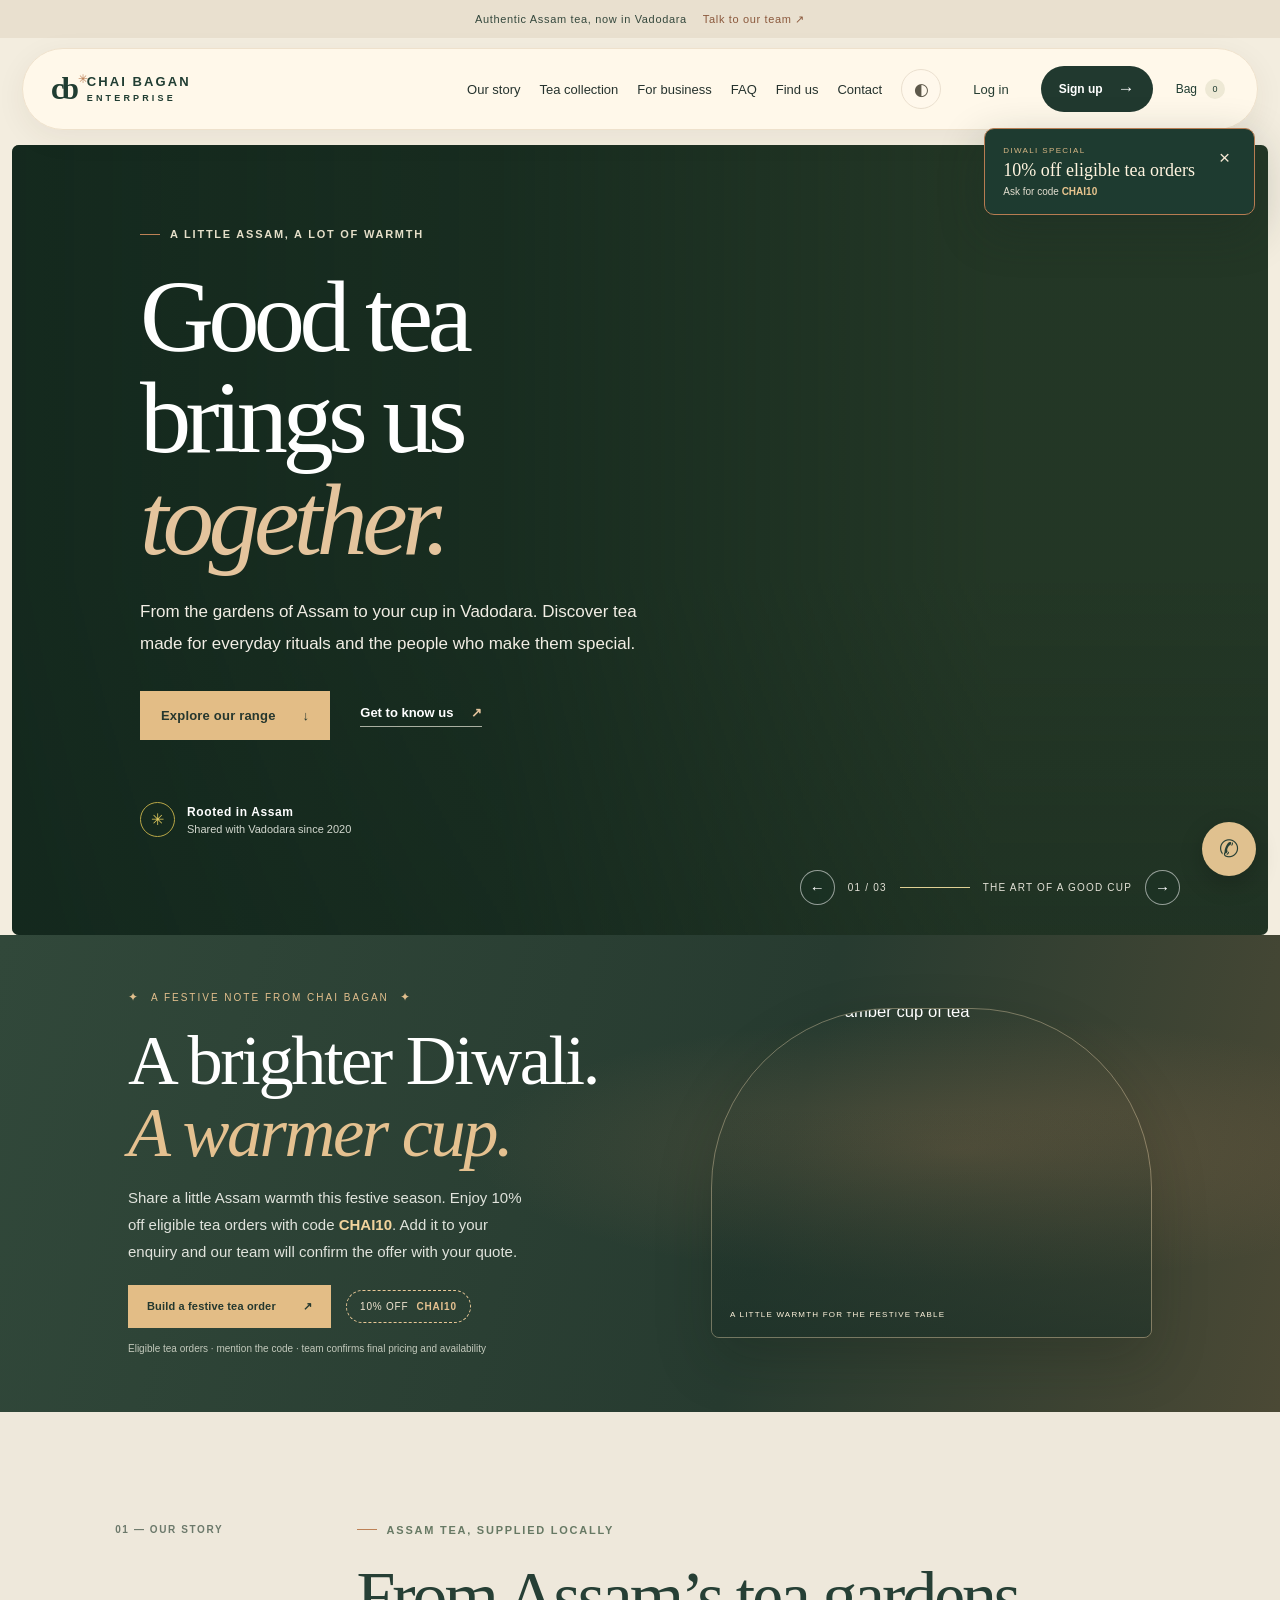
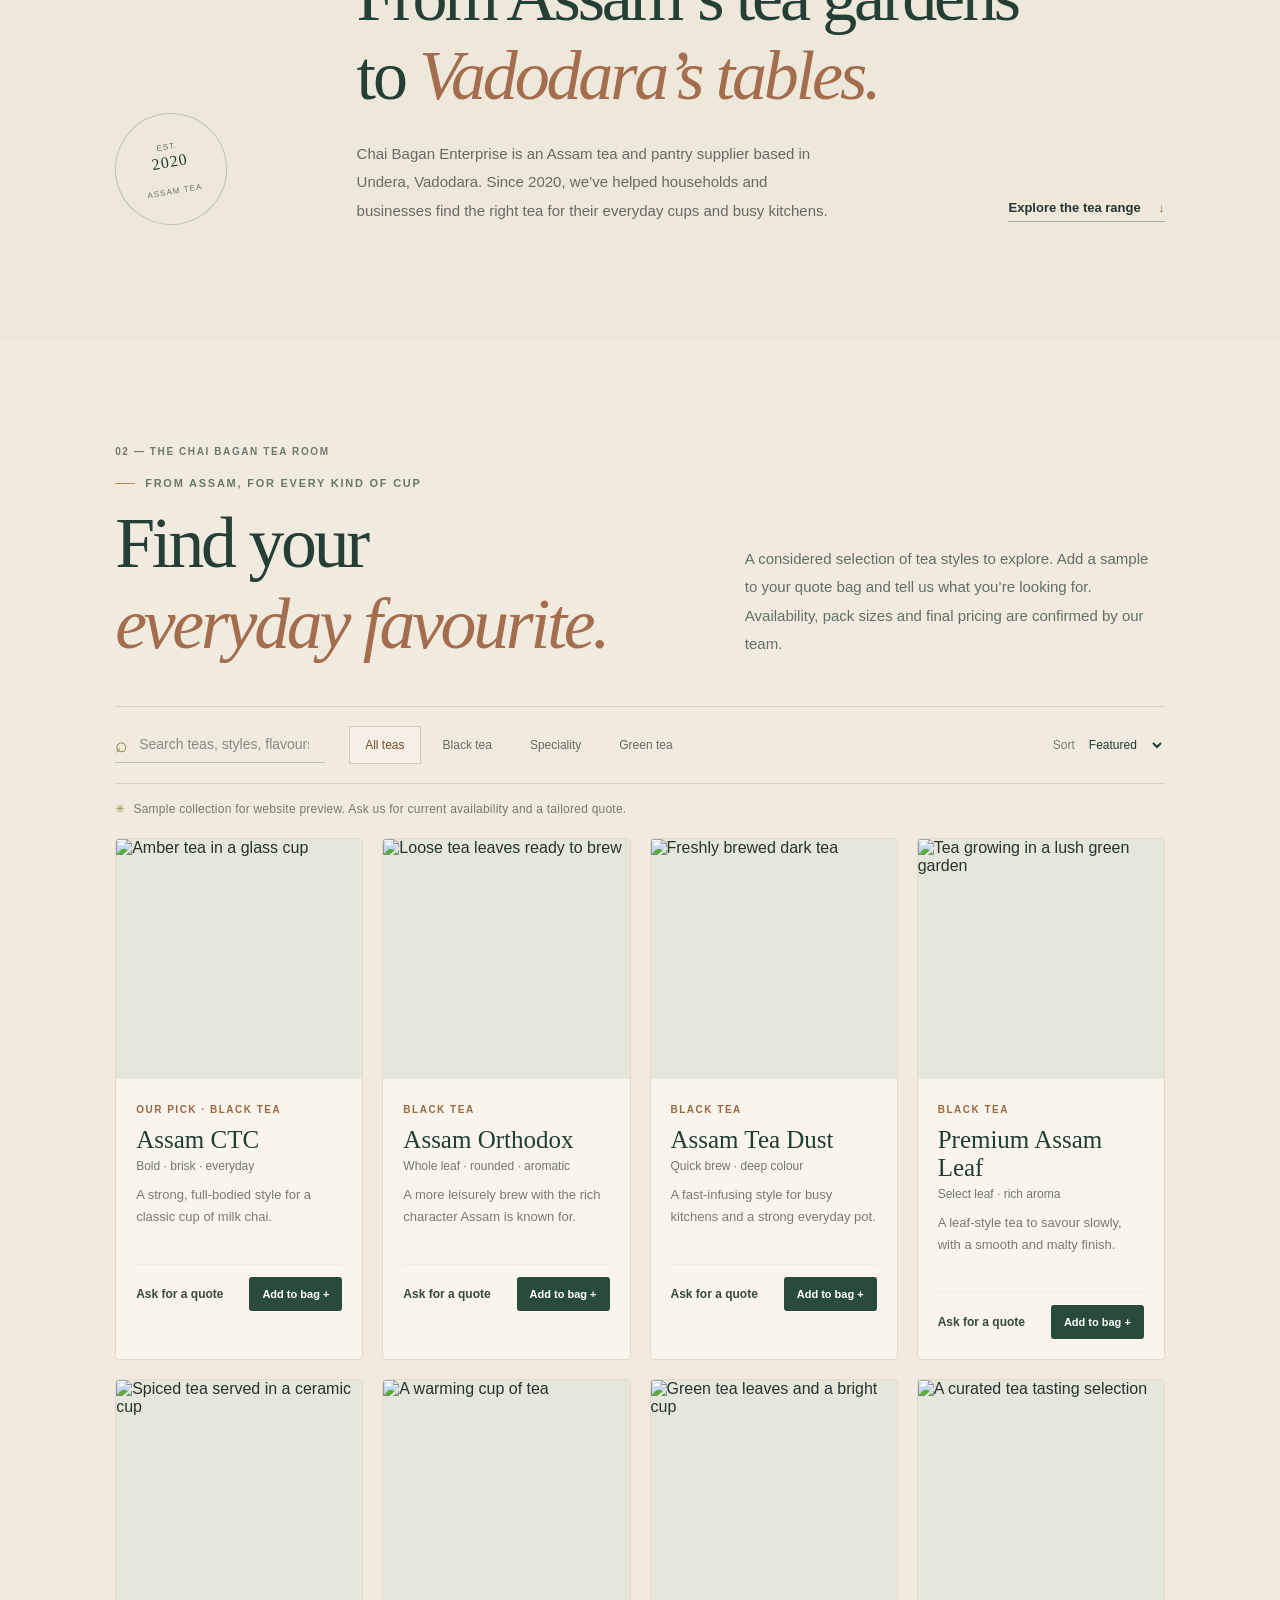
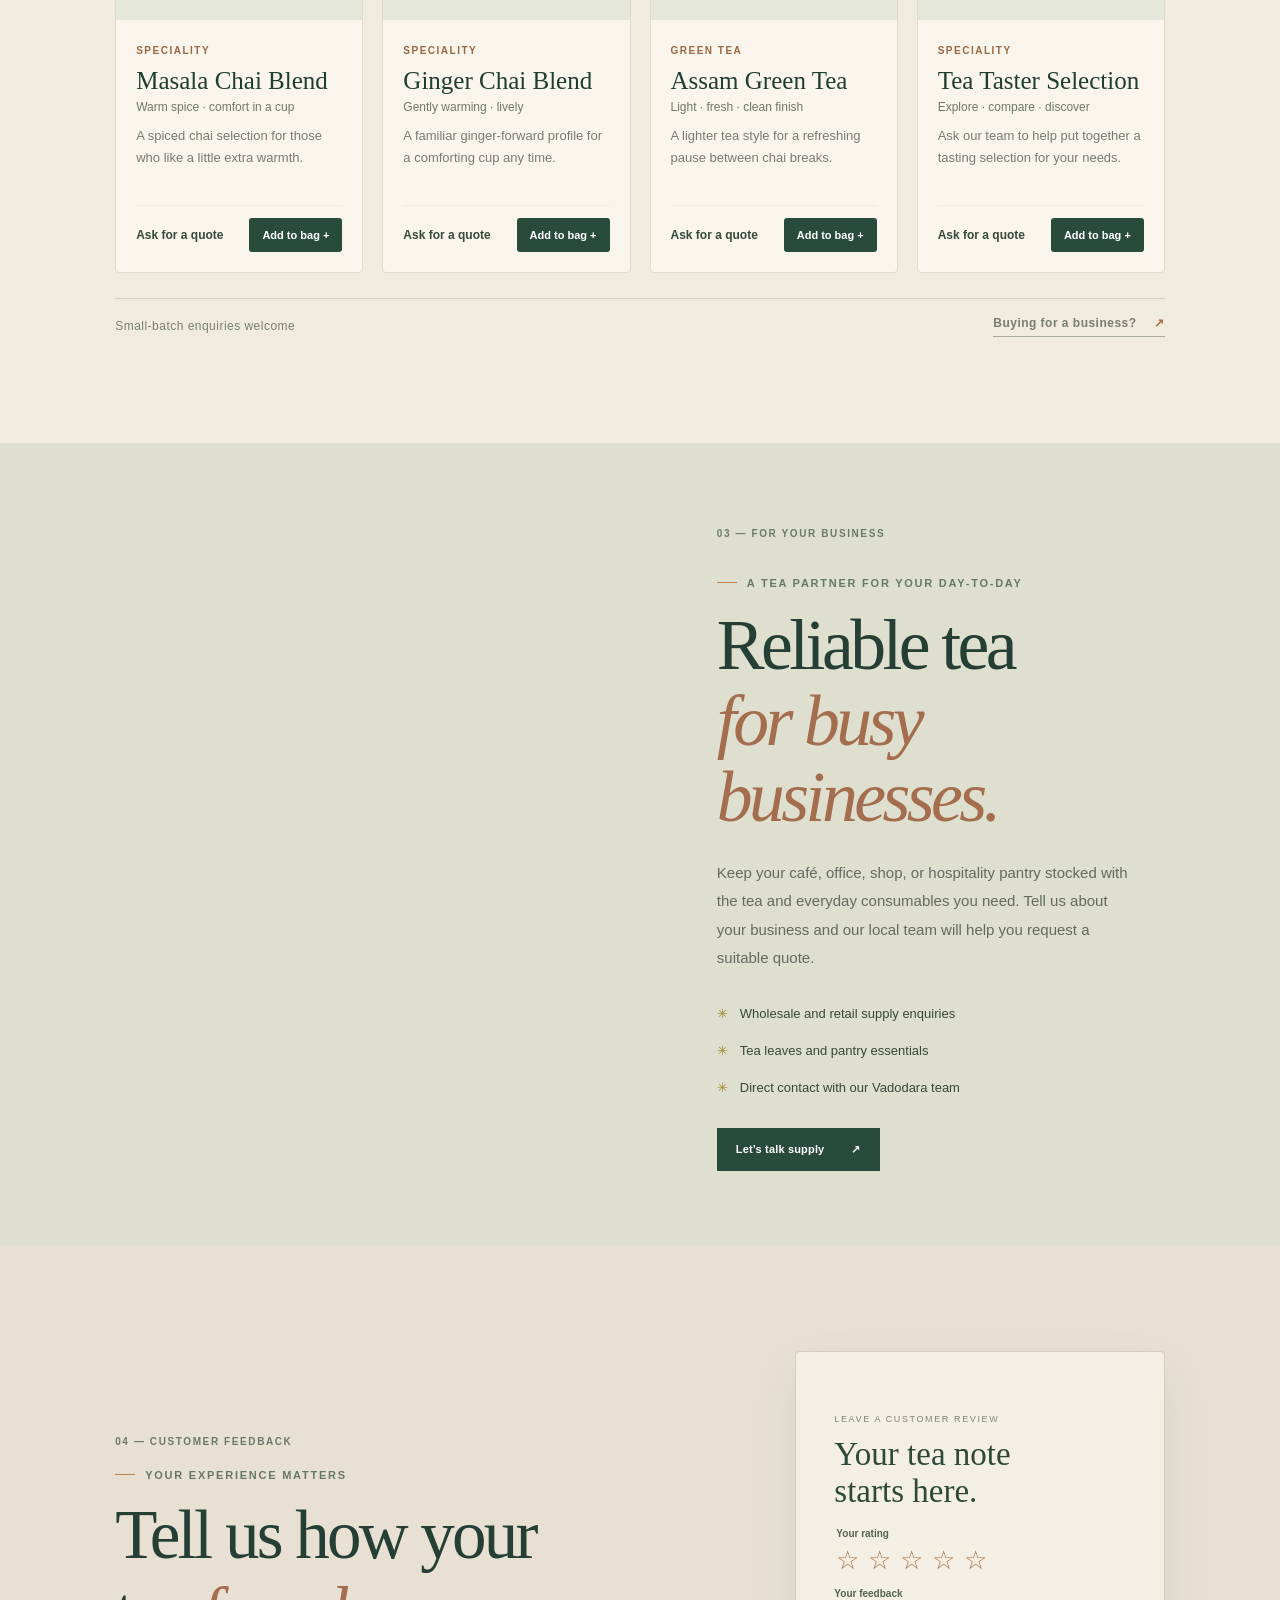
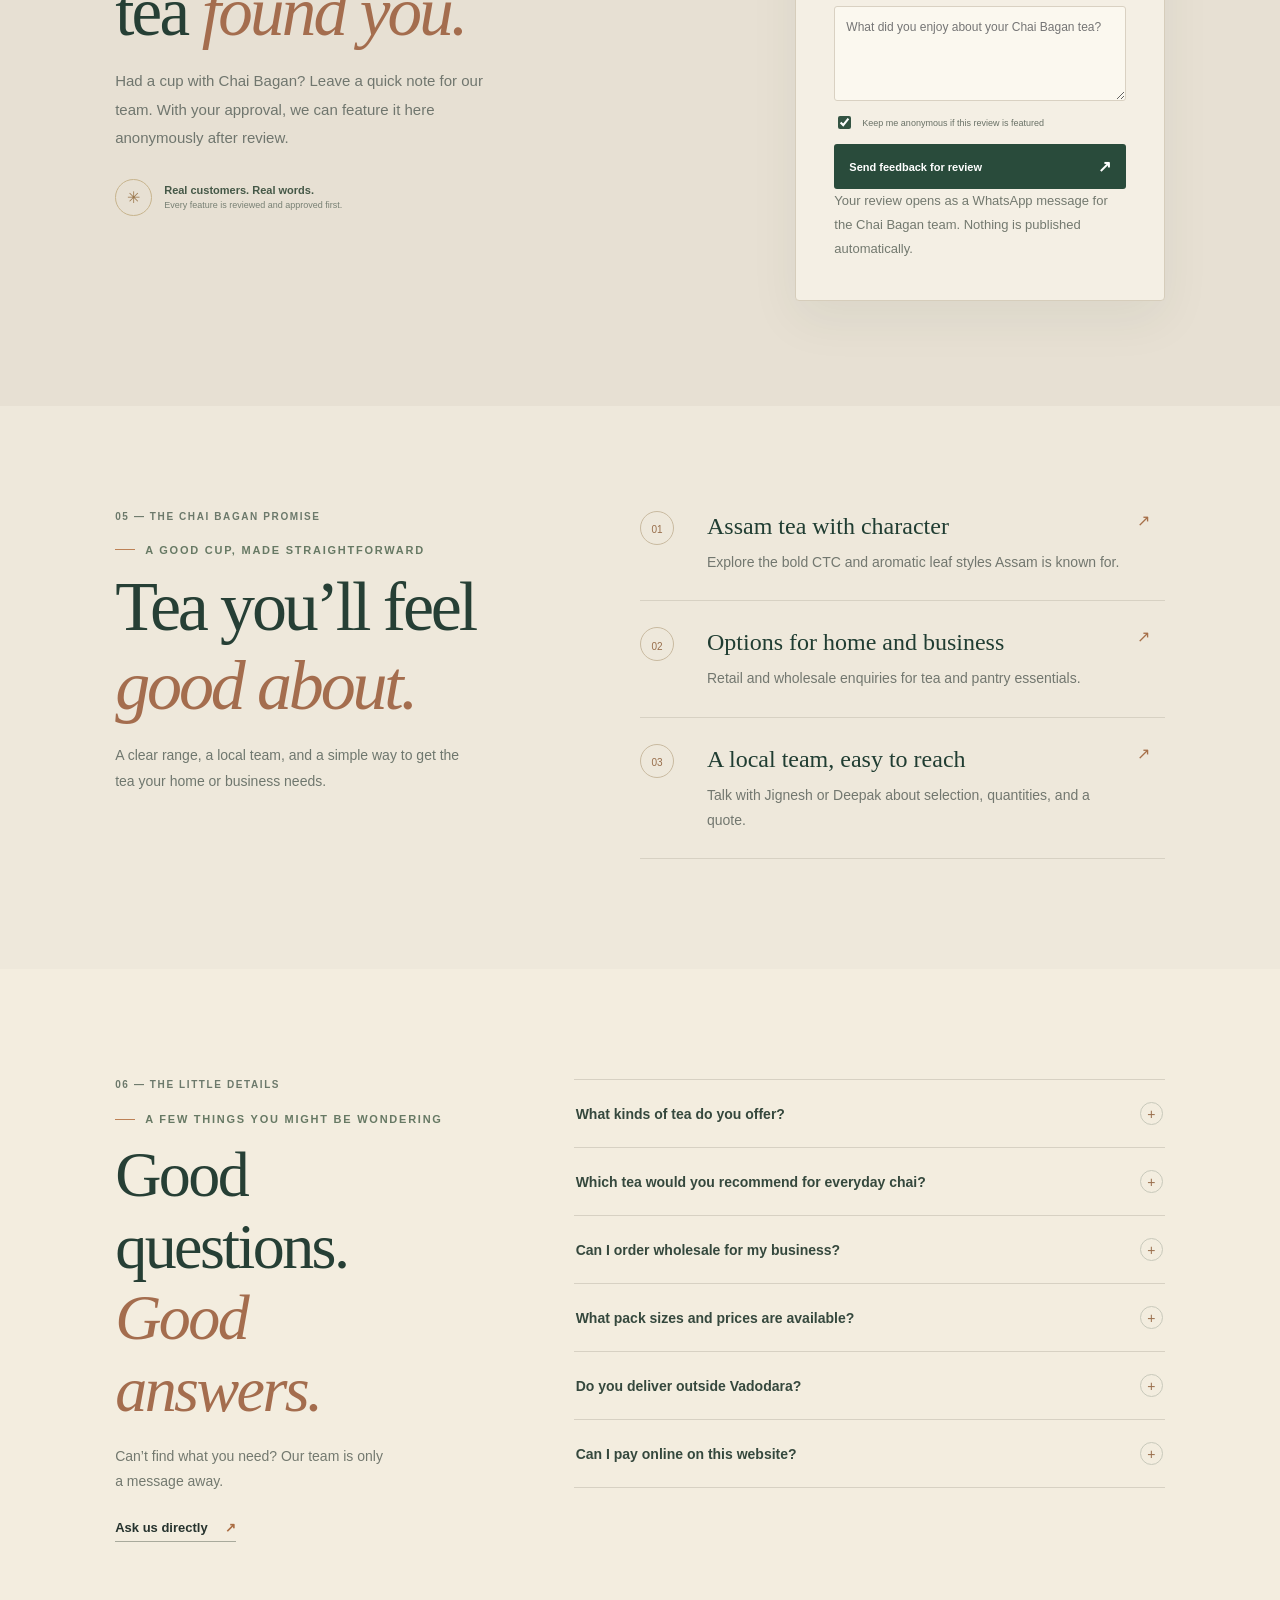
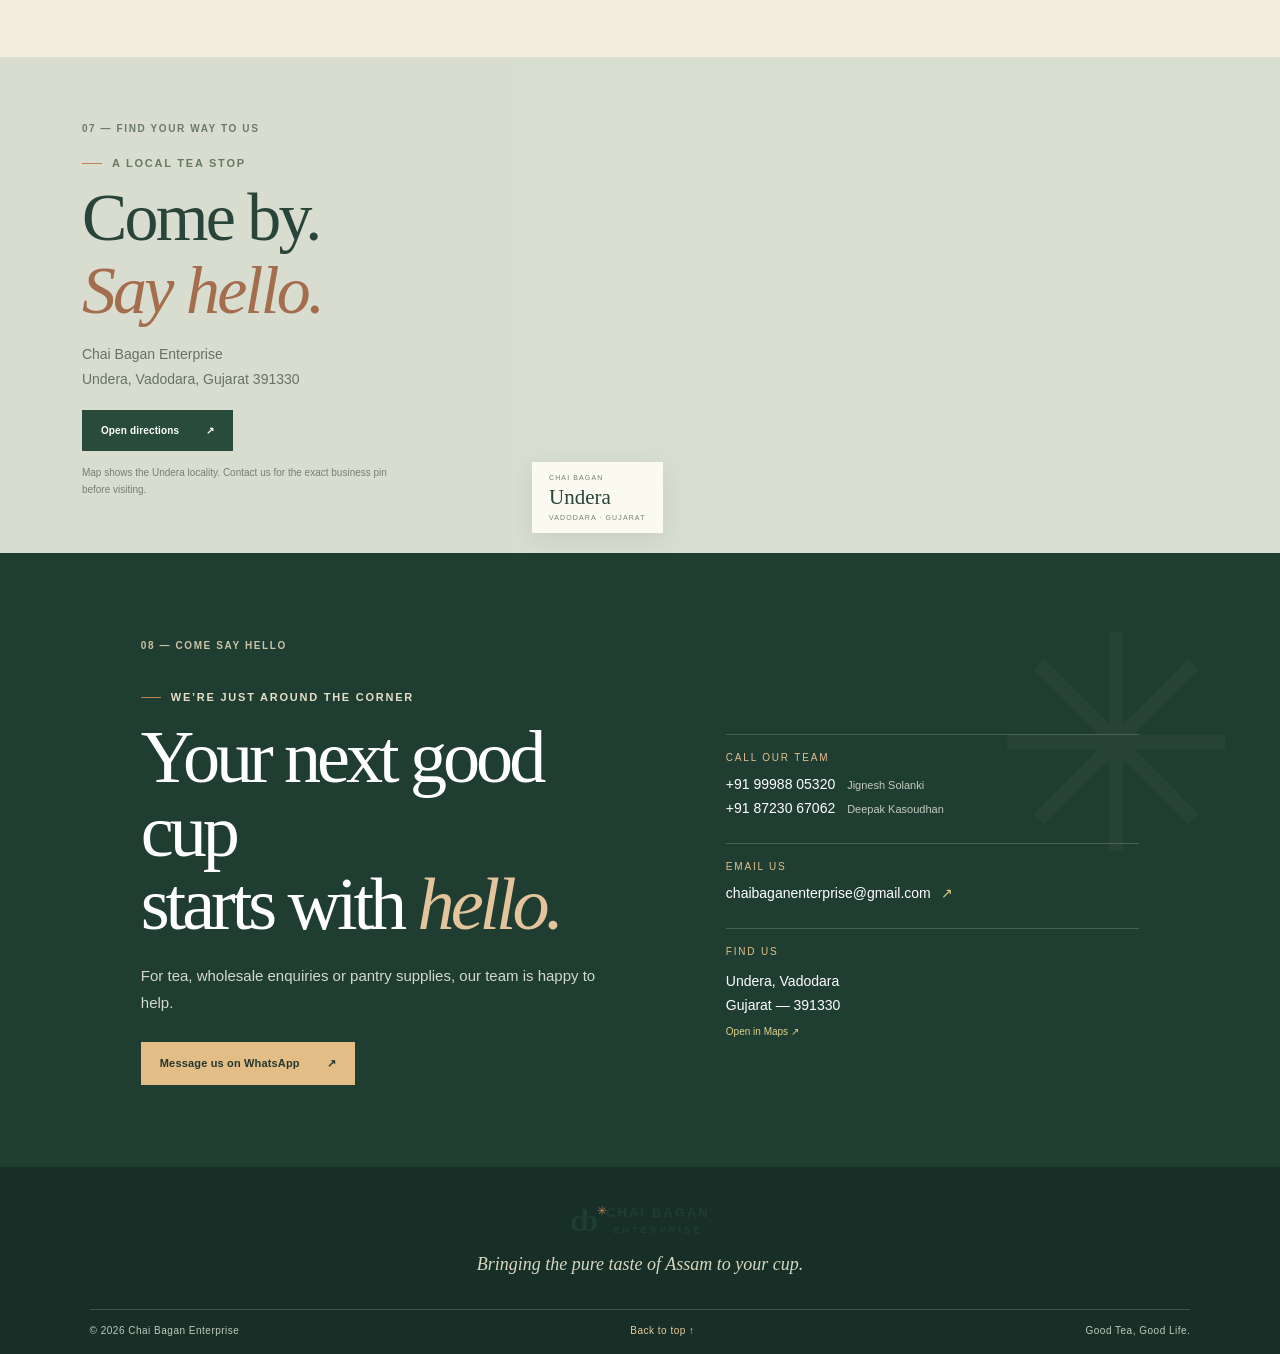
==== Chai Bagan Enterprise/index.html @ fb640101 "Add files via upload" ====
<!doctype html>
<html lang="en">
<head>
  <meta charset="utf-8"><meta name="viewport" content="width=device-width, initial-scale=1">
  <meta name="theme-color" content="#123d2b"><meta http-equiv="Content-Security-Policy" content="default-src 'self'; script-src 'self'; style-src 'self' https://fonts.googleapis.com; font-src 'self' https://fonts.gstatic.com; img-src 'self' https://images.unsplash.com data:; connect-src 'self'; base-uri 'self'; form-action 'self'; object-src 'none'; frame-src https://www.google.com https://maps.google.com; upgrade-insecure-requests"><meta name="referrer" content="strict-origin-when-cross-origin"><meta name="description" content="Chai Bagan Enterprise brings the authentic taste of Assam tea to Vadodara. Tea, wholesale and retail supply, and pantry essentials.">
  <title>Chai Bagan Enterprise — Good Tea, Good Life</title>
  <link rel="preconnect" href="https://fonts.googleapis.com"><link rel="preconnect" href="https://fonts.gstatic.com" crossorigin>
  <link href="https://fonts.googleapis.com/css2?family=Manrope:wght@400;500;600;700&family=DM+Serif+Display:ital@0;1&display=swap" rel="stylesheet">
  <link rel="stylesheet" href="styles.css">
</head>
<body>
  <div class="announcement"><span>Authentic Assam tea, now in Vadodara</span><a href="#contact">Talk to our team <span aria-hidden="true">↗</span></a></div>
  <header class="header">
    <a class="brand" href="#home" aria-label="Chai Bagan Enterprise home"><span class="brand-mark">cb<span>✳</span></span><span class="brand-name">CHAI BAGAN<small>ENTERPRISE</small></span></a>
    <button class="menu-toggle" aria-label="Open menu" aria-expanded="false"><span></span><span></span></button>
    <nav class="nav" aria-label="Main navigation"><a href="#story">Our story</a><a href="#range">Tea collection</a><a href="#wholesale">For business</a><a href="#faq">FAQ</a><a href="#visit">Find us</a><a href="#contact">Contact</a><button class="theme-toggle" type="button" aria-label="Toggle colour theme" title="Toggle colour theme">◐</button><a class="account-link" href="login.html">Log in</a><a class="signup-link" href="signup.html">Sign up <span>→</span></a><button class="nav-cart" type="button" data-open-cart aria-label="Open quote bag">Bag <span class="cart-count" aria-live="polite">0</span></button></nav>
  </header>
  <main>
    <section class="hero" id="home">
      <div class="hero-image" aria-hidden="true"></div><div class="hero-shade"></div>
      <div class="hero-content"><p class="eyebrow light"><span></span> A little Assam, a lot of warmth</p><h1>Good tea<br>brings us <em>together.</em></h1><p class="hero-copy">From the gardens of Assam to your cup in Vadodara. Discover tea made for everyday rituals and the people who make them special.</p><div class="hero-actions"><a class="button button-gold" href="#range">Explore our range <span>↓</span></a><a class="text-link light-link" href="#story">Get to know us <span>↗</span></a></div><div class="hero-note"><span class="note-icon">✳</span><span><strong>Rooted in Assam</strong><small>Shared with Vadodara since 2020</small></span></div></div>
      <div class="hero-caption"><button type="button" data-hero-prev aria-label="Previous tea story">←</button><span class="hero-slide-count">01 / 03</span><span class="caption-line"></span><span class="hero-slide-label">THE ART OF A GOOD CUP</span><button type="button" data-hero-next aria-label="Next tea story">→</button></div>
    </section>
    <section class="diwali-feature" aria-labelledby="diwali-title"><div class="diwali-copy"><span class="festival-kicker"><span>✦</span> A FESTIVE NOTE FROM CHAI BAGAN <span>✦</span></span><h2 id="diwali-title">A brighter Diwali.<br><em>A warmer cup.</em></h2><p>Share a little Assam warmth this festive season. Enjoy 10% off eligible tea orders with code <strong>CHAI10</strong>. Add it to your enquiry and our team will confirm the offer with your quote.</p><div class="diwali-actions"><a class="button button-festive" href="https://wa.me/919998805320?text=Hello%20Chai%20Bagan%2C%20I%E2%80%99d%20like%20a%20Diwali%20tea%20quote.%20Please%20apply%20code%20CHAI10%20if%20my%20order%20is%20eligible." target="_blank" rel="noreferrer">Build a festive tea order <span>↗</span></a><span class="discount-code">10% OFF <b>CHAI10</b></span></div><small>Eligible tea orders · mention the code · team confirms final pricing and availability</small></div><div class="diwali-visual"><img src="https://images.unsplash.com/photo-1576092768241-dec231879fc3?auto=format&fit=crop&w=1200&q=90" alt="A freshly poured amber cup of tea"><span class="diwali-image-note">A LITTLE WARMTH FOR THE FESTIVE TABLE</span></div></section>    <section class="intro section-wrap" id="story"><div class="intro-aside"><span class="section-index">01 — OUR STORY</span><div class="round-seal">EST.<br><strong>2020</strong><br>ASSAM TEA</div></div><div class="intro-main"><p class="eyebrow"><span></span> Assam tea, supplied locally</p><h2>From Assam’s tea gardens<br>to <em>Vadodara’s tables.</em></h2><div class="intro-lower"><p>Chai Bagan Enterprise is an Assam tea and pantry supplier based in Undera, Vadodara. Since 2020, we’ve helped households and businesses find the right tea for their everyday cups and busy kitchens.</p><a class="text-link" href="#range">Explore the tea range <span>↓</span></a></div></div></section>
    <section class="catalog section-wrap" id="range" aria-labelledby="catalog-title">
      <div class="catalog-heading"><div><span class="section-index">02 — THE CHAI BAGAN TEA ROOM</span><p class="eyebrow"><span></span> From Assam, for every kind of cup</p><h2 id="catalog-title">Find your<br><em>everyday favourite.</em></h2></div><p>A considered selection of tea styles to explore. Add a sample to your quote bag and tell us what you’re looking for. Availability, pack sizes and final pricing are confirmed by our team.</p></div>
      <div class="catalog-controls"><label class="search-box"><span aria-hidden="true">⌕</span><input id="product-search" type="search" placeholder="Search teas, styles, flavours…" aria-label="Search tea collection"></label><div class="filter-list" role="group" aria-label="Filter tea collection"><button class="filter-button active" type="button" data-filter="all" aria-pressed="true">All teas</button><button class="filter-button" type="button" data-filter="black" aria-pressed="false">Black tea</button><button class="filter-button" type="button" data-filter="speciality" aria-pressed="false">Speciality</button><button class="filter-button" type="button" data-filter="green" aria-pressed="false">Green tea</button></div><label class="sort-control"><span>Sort</span><select id="product-sort" aria-label="Sort teas"><option value="featured">Featured</option><option value="az">Name A–Z</option></select></label></div>
      <p class="catalog-note"><span>✳</span> Sample collection for website preview. Ask us for current availability and a tailored quote.</p><div class="product-grid" id="product-grid" aria-live="polite"></div><div class="catalog-foot"><span>Small-batch enquiries welcome</span><a class="text-link" href="#wholesale">Buying for a business? <span>↗</span></a></div>
    </section>    <section class="wholesale" id="wholesale"><div class="wholesale-image"></div><div class="wholesale-copy"><span class="section-index">03 — FOR YOUR BUSINESS</span><p class="eyebrow"><span></span> A tea partner for your day-to-day</p><h2>Reliable tea<br><em>for busy businesses.</em></h2><p>Keep your café, office, shop, or hospitality pantry stocked with the tea and everyday consumables you need. Tell us about your business and our local team will help you request a suitable quote.</p><ul><li><span>✳</span> Wholesale and retail supply enquiries</li><li><span>✳</span> Tea leaves and pantry essentials</li><li><span>✳</span> Direct contact with our Vadodara team</li></ul><a class="button button-green" href="#contact">Let’s talk supply <span>↗</span></a></div></section>
    <section class="reviews section-wrap" id="reviews"><div class="reviews-copy"><span class="section-index">04 — CUSTOMER FEEDBACK</span><p class="eyebrow"><span></span> Your experience matters</p><h2>Tell us how your<br>tea <em>found you.</em></h2><p>Had a cup with Chai Bagan? Leave a quick note for our team. With your approval, we can feature it here anonymously after review.</p><div class="review-proof"><span>✳</span><span><strong>Real customers. Real words.</strong><small>Every feature is reviewed and approved first.</small></span></div></div><div class="review-note"><span class="review-label">LEAVE A CUSTOMER REVIEW</span><h3>Your tea note<br>starts here.</h3><form class="review-form" id="review-form"><fieldset><legend>Your rating</legend><div class="rating-options" role="radiogroup" aria-label="Choose a star rating"><button type="button" data-rating="1" aria-label="1 star" aria-pressed="false">☆</button><button type="button" data-rating="2" aria-label="2 stars" aria-pressed="false">☆</button><button type="button" data-rating="3" aria-label="3 stars" aria-pressed="false">☆</button><button type="button" data-rating="4" aria-label="4 stars" aria-pressed="false">☆</button><button type="button" data-rating="5" aria-label="5 stars" aria-pressed="false">☆</button></div><input id="review-rating" type="hidden" value=""></fieldset><label class="review-message-label" for="review-message">Your feedback<textarea id="review-message" maxlength="500" required placeholder="What did you enjoy about your Chai Bagan tea?"></textarea></label><label class="anonymous-check"><input type="checkbox" id="review-anonymous" checked><span>Keep me anonymous if this review is featured</span></label><button class="review-submit" type="submit">Send feedback for review <span>↗</span></button><p class="review-status" aria-live="polite">Your review opens as a WhatsApp message for the Chai Bagan team. Nothing is published automatically.</p></form></div></section>    <section class="values section-wrap"><div class="values-head"><span class="section-index">05 — THE CHAI BAGAN PROMISE</span><p class="eyebrow"><span></span> A good cup, made straightforward</p><h2>Tea you’ll feel<br><em>good about.</em></h2><p class="values-intro">A clear range, a local team, and a simple way to get the tea your home or business needs.</p></div><div class="value-list"><article><span>01</span><div><h3>Assam tea with character</h3><p>Explore the bold CTC and aromatic leaf styles Assam is known for.</p></div><b>↗</b></article><article><span>02</span><div><h3>Options for home and business</h3><p>Retail and wholesale enquiries for tea and pantry essentials.</p></div><b>↗</b></article><article><span>03</span><div><h3>A local team, easy to reach</h3><p>Talk with Jignesh or Deepak about selection, quantities, and a quote.</p></div><b>↗</b></article></div></section>    <section class="faq-location section-wrap" id="faq"><div class="faq-heading"><span class="section-index">06 — THE LITTLE DETAILS</span><p class="eyebrow"><span></span> A few things you might be wondering</p><h2>Good questions.<br><em>Good answers.</em></h2><p>Can’t find what you need? Our team is only a message away.</p><a class="text-link" href="#contact">Ask us directly <span>↗</span></a></div><div class="faq-list"><details><summary>What kinds of tea do you offer?<span class="faq-icon" aria-hidden="true">+</span></summary><p>Our sample collection features Assam CTC, orthodox leaf, tea dust, premium leaf, spiced blends, and green tea. Ask us what’s currently available.</p></details><details><summary>Which tea would you recommend for everyday chai?<span class="faq-icon" aria-hidden="true">+</span></summary><p>Assam CTC is our suggested starting point for a strong, familiar cup with milk. Tell us how you brew and we can help you choose.</p></details><details><summary>Can I order wholesale for my business?<span class="faq-icon" aria-hidden="true">+</span></summary><p>Yes, we welcome wholesale and retail enquiries. Get in touch with what you need and our team will confirm suitable options.</p></details><details><summary>What pack sizes and prices are available?<span class="faq-icon" aria-hidden="true">+</span></summary><p>Pack sizes, stock, and pricing can vary. We confirm current details directly so you receive an accurate quote before ordering.</p></details><details><summary>Do you deliver outside Vadodara?<span class="faq-icon" aria-hidden="true">+</span></summary><p>We’re based in Undera, Vadodara. Contact us with your city and quantity and we’ll confirm delivery availability.</p></details><details><summary>Can I pay online on this website?<span class="faq-icon" aria-hidden="true">+</span></summary><p>Online checkout is being prepared. This preview does not accept payments; orders and payment options are confirmed by our team.</p></details></div></section>
    <section class="visit-section" id="visit"><div class="visit-copy"><span class="section-index">07 — FIND YOUR WAY TO US</span><p class="eyebrow"><span></span> A local tea stop</p><h2>Come by.<br><em>Say hello.</em></h2><p>Chai Bagan Enterprise<br>Undera, Vadodara, Gujarat 391330</p><a class="button button-green" href="https://maps.google.com/?q=Undera%2C+Vadodara+391330" target="_blank" rel="noreferrer">Open directions <span>↗</span></a><small>Map shows the Undera locality. Contact us for the exact business pin before visiting.</small></div><div class="map-frame"><iframe title="Map of Undera, Vadodara" src="https://www.google.com/maps?q=Undera%2C%20Vadodara%20391330&output=embed" loading="lazy" referrerpolicy="no-referrer-when-downgrade" allowfullscreen></iframe><div class="map-stamp"><span>CHAI BAGAN</span><strong>Undera</strong><small>VADODARA · GUJARAT</small></div></div></section>    <section class="contact" id="contact"><div class="contact-top"><span class="section-index">08 — COME SAY HELLO</span><p class="eyebrow light"><span></span> We’re just around the corner</p><h2>Your next good cup<br>starts with <em>hello.</em></h2><p>For tea, wholesale enquiries or pantry supplies, our team is happy to help.</p><a class="button button-gold" href="https://wa.me/919998805320" target="_blank" rel="noreferrer">Message us on WhatsApp <span>↗</span></a></div><div class="contact-details"><div class="contact-card"><span class="contact-label">CALL OUR TEAM</span><a href="tel:+919998805320">+91 99988 05320 <small>Jignesh Solanki</small></a><a href="tel:+918723067062">+91 87230 67062 <small>Deepak Kasoudhan</small></a></div><div class="contact-card"><span class="contact-label">EMAIL US</span><a href="mailto:chaibaganenterprise@gmail.com">chaibaganenterprise@gmail.com <span>↗</span></a></div><div class="contact-card"><span class="contact-label">FIND US</span><p>Undera, Vadodara<br>Gujarat — 391330</p><a class="map-link" href="https://maps.google.com/?q=Undera+Vadodara+391330" target="_blank" rel="noreferrer">Open in Maps ↗</a></div></div></section>
  </main>
  <footer class="footer"><a class="brand brand-footer" href="#home"><span class="brand-mark">cb<span>✳</span></span><span class="brand-name">CHAI BAGAN<small>ENTERPRISE</small></span></a><p>Bringing the pure taste of Assam to your cup.</p><div class="footer-bottom"><span>© <span id="year"></span> Chai Bagan Enterprise</span><a href="#home">Back to top ↑</a><span>Good Tea, Good Life.</span></div></footer>
  <dialog class="cart-dialog" aria-labelledby="cart-title"><div class="cart-panel"><div class="cart-header"><div><span class="section-index">YOUR SELECTION</span><h2 id="cart-title">Quote bag <span class="cart-count">0</span></h2></div><button class="icon-button" type="button" data-close-cart aria-label="Close quote bag">×</button></div><div id="cart-lines" class="cart-lines"></div><div class="cart-empty" id="cart-empty"><span class="empty-mark">✳</span><h3>A good cup starts here.</h3><p>Your quote bag is empty. Browse the collection and add a tea sample you’d like to ask us about.</p><button type="button" class="button button-green" data-close-cart>Explore the tea collection <span>↓</span></button></div><form id="quote-form" class="quote-form" hidden><p class="quote-disclaimer">This is an enquiry preview. No payment is taken and no order is placed until our team confirms availability, final pricing and delivery.</p><label>Your name<input name="name" autocomplete="name" required maxlength="80" placeholder="Name"></label><div class="form-pair"><label>Mobile number<input name="phone" type="tel" inputmode="tel" autocomplete="tel" pattern="[+0-9 ()-]{10,18}" required maxlength="18" placeholder="+91"></label><label>City in India<input name="city" autocomplete="address-level2" required maxlength="60" placeholder="City"></label></div><button class="button button-gold quote-submit" type="submit">Continue enquiry on WhatsApp <span>↗</span></button><p class="privacy-note">Your details are only included in the message you choose to send through WhatsApp. This preview does not store them.</p></form><aside class="payment-preview"><span class="contact-label">PAYMENT GATEWAY PREVIEW</span><strong>Secure checkout — coming soon</strong><p>UPI <i>·</i> Cards <i>·</i> Net banking</p><small>Payment methods are shown as a preview only. This site does not accept payments yet.</small></aside></div></dialog>  <aside class="offer-toast" id="offer-toast" aria-label="Diwali tea offer"><div><span>DIWALI SPECIAL</span><strong>10% off eligible tea orders</strong><small>Ask for code <b>CHAI10</b></small></div><button type="button" aria-label="Dismiss Diwali offer" data-dismiss-offer>×</button></aside>  <a class="whatsapp-float" href="https://wa.me/919998805320" target="_blank" rel="noreferrer" aria-label="Chat with Chai Bagan on WhatsApp">✆</a>
  <script src="script.js"></script>
</body>
</html>
---- Chai Bagan Enterprise/styles.css ----
:root{--forest:#123d2b;--deep:#0b2a1e;--leaf:#28573b;--gold:#d6b954;--cream:#f6f4ed;--paper:#fffefb;--ink:#17271e;--muted:#72766f;--line:#dedfd5;--serif:'Playfair Display',Georgia,serif;--sans:'DM Sans',Arial,sans-serif}*{box-sizing:border-box}html{scroll-behavior:smooth;scroll-padding-top:88px}body{margin:0;background:var(--paper);color:var(--ink);font-family:var(--sans);-webkit-font-smoothing:antialiased}a{color:inherit;text-decoration:none}.announcement{height:34px;background:var(--forest);color:#fff;display:flex;align-items:center;justify-content:center;gap:16px;font-size:10px;letter-spacing:.07em}.announcement a{color:#e6d387}.header{height:82px;padding:0 7.2%;display:flex;align-items:center;justify-content:space-between;background:var(--paper);position:sticky;top:0;z-index:10;border-bottom:1px solid #e9e8df}.brand{display:flex;align-items:center;gap:11px;color:var(--forest)}.brand-mark{font:600 31px var(--serif);letter-spacing:-.1em;position:relative}.brand-mark>span{color:#b8a03d;font:12px var(--sans);position:absolute;right:-9px;top:1px}.brand-name{font-size:12px;font-weight:700;letter-spacing:.16em;line-height:1.2}.brand-name small{display:block;font-size:8px;letter-spacing:.35em;margin-top:4px}.nav{display:flex;align-items:center;gap:38px;font-size:12px;font-weight:500}.nav>a:not(.nav-cta){transition:color .2s}.nav>a:not(.nav-cta):hover{color:#a28420}.nav-cta{border:1px solid #c9c9ba;padding:12px 18px}.nav-cta span{margin-left:15px;color:#9c842e}.menu-toggle{display:none}.hero{min-height:min(760px,calc(100vh - 116px));position:relative;background:#263927;overflow:hidden;color:white;display:flex;align-items:center;padding:72px 11.5%}.hero-image,.hero-shade{position:absolute;inset:0}.hero-image{background:url('https://images.unsplash.com/photo-1563911892437-1feda0179e1b?auto=format&fit=crop&w=2200&q=90') center 52%/cover;transform:scale(1.015);animation:hero-in 1.4s ease-out both}.hero-shade{background:linear-gradient(90deg,rgba(10,31,21,.88) 0%,rgba(10,31,21,.72) 40%,rgba(10,31,21,.08) 100%),linear-gradient(0deg,rgba(10,31,21,.3),transparent 28%)}.hero-content{position:relative;max-width:620px;padding-bottom:26px}.eyebrow{font-size:10px;letter-spacing:.17em;text-transform:uppercase;font-weight:600;color:#537452;display:flex;align-items:center;gap:10px}.eyebrow>span{display:inline-block;width:20px;height:1px;background:var(--gold)}.eyebrow.light{color:#e5dfc9}.hero h1,.contact h2{font:500 clamp(52px,7vw,92px)/.99 var(--serif);letter-spacing:-.055em;margin:28px 0}.hero h1 em,.intro h2 em,.section-heading h2 em,.wholesale h2 em,.values h2 em,.contact h2 em{font-weight:500;color:#d8c56d}.hero-copy{font-size:14px;line-height:1.85;max-width:425px;color:#e0e3da}.hero-actions{display:flex;align-items:center;gap:30px;margin-top:32px}.button{display:inline-flex;align-items:center;justify-content:space-between;gap:27px;padding:15px 19px;font-size:11px;font-weight:600;letter-spacing:.015em;transition:transform .2s,background .2s}.button:hover{transform:translateY(-2px)}.button-gold{background:#ddc66a;color:#183927}.button-gold:hover{background:#ecd985}.button-green{background:var(--forest);color:white}.text-link{font-size:11px;font-weight:600;border-bottom:1px solid #a8aa9c;padding-bottom:6px}.text-link span{margin-left:14px;color:#8a7628}.light-link{border-color:#a9afa1;color:white}.light-link span{color:#e4d17f}.hero-note{display:flex;align-items:center;gap:12px;margin-top:62px}.note-icon{width:35px;height:35px;display:grid;place-items:center;border:1px solid #b8a647;border-radius:50%;color:#dfc85e}.hero-note strong,.hero-note small{display:block}.hero-note strong{font-size:10px;letter-spacing:.05em}.hero-note small{color:#d2d7ce;font-size:9px;margin-top:4px}.hero-caption{position:absolute;bottom:30px;right:7%;display:flex;align-items:center;gap:16px;font-size:8px;letter-spacing:.15em;color:#e3e1d6}.caption-line{width:70px;height:1px;background:#dfd094}.section-wrap{padding-left:11%;padding-right:11%}.intro{display:grid;grid-template-columns:23% 1fr;padding-top:125px;padding-bottom:126px;background:#fbfaf6}.section-index{font-size:9px;letter-spacing:.17em;font-weight:600;color:#6c796b}.intro-aside{display:flex;flex-direction:column;justify-content:space-between;align-items:flex-start}.round-seal{border:1px solid #bcc5ae;border-radius:50%;width:97px;height:97px;display:flex;flex-direction:column;justify-content:center;align-items:center;text-align:center;color:#6a755e;font-size:8px;letter-spacing:.14em;line-height:1.7;transform:rotate(-10deg)}.round-seal strong{font:16px var(--serif);color:var(--forest)}.intro-main>.eyebrow{margin:0 0 21px}.intro h2,.section-heading h2,.values h2{font:500 clamp(35px,4.8vw,60px)/1.13 var(--serif);letter-spacing:-.045em;margin:0;color:var(--forest)}.intro h2 em,.section-heading h2 em,.values h2 em{color:#9c8b42}.intro-lower{display:flex;align-items:flex-end;justify-content:space-between;gap:40px;margin-top:25px}.intro-lower p{font-size:12px;line-height:1.95;max-width:475px;color:#656b62;margin:0}.intro-lower .text-link{white-space:nowrap;margin-bottom:3px}.offer{padding-top:104px;padding-bottom:118px}.section-heading{display:flex;align-items:flex-end;justify-content:space-between;margin-bottom:42px}.section-heading .section-index{display:block;margin-bottom:22px}.section-heading>p{max-width:330px;color:var(--muted);font-size:12px;line-height:1.9;margin:0 0 7px}.offer-grid{display:grid;grid-template-columns:1.2fr 1fr 1fr;gap:14px}.offer-card{height:405px;position:relative;overflow:hidden;color:white;background:#304533}.offer-card img{width:100%;height:100%;object-fit:cover;transition:transform .8s cubic-bezier(.2,.65,.3,1)}.offer-card:hover img{transform:scale(1.06)}.card-overlay{position:absolute;inset:0;background:linear-gradient(0deg,rgba(7,29,20,.8),transparent 70%)}.card-content{position:absolute;left:24px;right:24px;bottom:69px}.card-number{font-size:9px;letter-spacing:.16em;color:#e2d27e}.card-content h3{font:500 30px/1.13 var(--serif);letter-spacing:-.025em;margin:12px 0 0}.card-content>a{position:absolute;right:0;bottom:0;width:33px;height:33px;border:1px solid #dedccc;border-radius:50%;display:grid;place-items:center;font-size:14px;transition:background .2s,color .2s}.card-content>a:hover{background:white;color:var(--forest)}.card-foot{position:absolute;bottom:24px;left:24px;font-size:9px;letter-spacing:.06em;color:#e1e2d7}.wholesale{display:grid;grid-template-columns:1fr 1fr;min-height:580px;background:#f1f0e6}.wholesale-image{background:url('https://images.unsplash.com/photo-1523906630133-f6934a1ab2b9?auto=format&fit=crop&w=1300&q=85') center/cover;min-height:540px}.wholesale-copy{padding:85px 12% 75px 12%;align-self:center}.wholesale-copy>.section-index{display:block;margin-bottom:38px}.wholesale-copy .eyebrow{margin:0 0 18px}.wholesale h2{font:500 clamp(43px,5vw,62px)/1.06 var(--serif);letter-spacing:-.05em;color:var(--forest);margin:0 0 24px}.wholesale h2 em{color:#9c8b42}.wholesale-copy>p:not(.eyebrow){font-size:12px;line-height:1.95;color:#646a61;max-width:420px}.wholesale ul{list-style:none;padding:7px 0 14px;margin:0}.wholesale li{font-size:11px;color:#39473a;padding:9px 0;display:flex;gap:12px;align-items:center}.wholesale li span{color:#a3882d}.wholesale .button{margin-top:8px}.values{display:grid;grid-template-columns:40% 1fr;gap:10%;padding-top:115px;padding-bottom:120px}.values-head .section-index{display:block;margin-bottom:22px}.value-list article{display:grid;grid-template-columns:45px 1fr 20px;align-items:start;gap:14px;padding:22px 0;border-bottom:1px solid var(--line)}.value-list article:first-child{padding-top:2px}.value-list article>span{font-size:9px;color:#a08a37;padding-top:4px}.value-list h3{font:500 17px var(--serif);color:var(--forest);margin:0 0 7px}.value-list p{font-size:10px;line-height:1.7;color:#72776f;margin:0}.value-list b{font-size:13px;font-weight:400;color:#8b7938}.contact{background:var(--forest);color:white;padding:87px 11% 0;display:grid;grid-template-columns:1.08fr .92fr;gap:10%;position:relative;overflow:hidden}.contact:after{content:'✳';position:absolute;font:300px var(--serif);color:rgba(255,255,255,.025);right:3%;top:20px}.contact-top{position:relative;z-index:1;padding-bottom:82px}.contact .section-index{color:#c9c4a5;display:block;margin-bottom:40px}.contact .eyebrow{margin:0 0 18px}.contact h2{font-size:clamp(45px,5vw,64px);margin:0 0 20px}.contact-top>p:not(.eyebrow){color:#d2d8cf;font-size:12px;line-height:1.8;margin:0 0 26px}.contact-details{position:relative;z-index:1;padding-top:94px}.contact-card{border-top:1px solid rgba(255,255,255,.23);padding:17px 0 19px}.contact-label{display:block;font-size:8px;letter-spacing:.18em;color:#d9cb84;margin-bottom:13px}.contact-card>a{font-size:12px;display:block;margin:8px 0}.contact-card>a small{font-size:9px;color:#c2cbbd;margin-left:8px}.contact-card>a span{color:#d9cb84;margin-left:6px}.contact-card>p{font-size:12px;line-height:1.7;margin:0 0 8px}.contact-card .map-link{font-size:10px;color:#ded18c}.footer{padding:36px 7% 18px;background:#092419;color:white;text-align:center}.brand-footer{justify-content:center;color:white}.footer>p{font:italic 15px var(--serif);color:#d7d6c2;margin:15px 0 34px}.footer-bottom{border-top:1px solid rgba(255,255,255,.18);padding-top:15px;display:flex;justify-content:space-between;font-size:8px;letter-spacing:.05em;color:#c1c9bd}.footer-bottom a{color:#e2d183}.whatsapp-float{position:fixed;z-index:9;right:24px;bottom:24px;width:49px;height:49px;border-radius:50%;display:grid;place-items:center;background:#d6c15e;color:#123d2b;font-size:23px;box-shadow:0 8px 24px #0003;transition:transform .2s}.whatsapp-float:hover{transform:translateY(-3px)}@keyframes hero-in{from{transform:scale(1.06);opacity:.7}to{transform:scale(1.015);opacity:1}}@media(max-width:900px){.header{padding:0 5%}.nav{gap:20px}.section-wrap{padding-left:7%;padding-right:7%}.hero{padding-left:8%}.offer-card{height:350px}.contact{padding-left:7%;padding-right:7%;gap:6%}.wholesale-copy{padding-left:9%;padding-right:9%}.intro{grid-template-columns:18% 1fr}}@media(max-width:680px){.announcement{font-size:8px;gap:8px}.header{height:68px}.menu-toggle{display:flex;width:38px;height:38px;border:0;background:transparent;flex-direction:column;justify-content:center;gap:6px;padding:8px}.menu-toggle span{display:block;height:1px;background:var(--forest);width:22px}.nav{display:none;position:absolute;top:68px;left:0;right:0;background:var(--paper);padding:22px 7% 27px;border-bottom:1px solid var(--line);flex-direction:column;align-items:stretch;gap:0}.nav.open{display:flex}.nav>a{padding:14px 0;border-bottom:1px solid #eeede7}.nav .nav-cta{margin-top:13px;text-align:center;padding:13px}.hero{min-height:700px;min-height:calc(100svh - 102px);padding:55px 7% 75px;align-items:center}.hero-image{background-position:58% center}.hero-shade{background:linear-gradient(90deg,rgba(10,31,21,.84),rgba(10,31,21,.42)),linear-gradient(0deg,rgba(10,31,21,.35),transparent 40%)}.hero h1{font-size:clamp(54px,15vw,78px)}.hero-copy{font-size:12px;max-width:330px}.hero-note{margin-top:42px}.hero-caption{right:7%;bottom:20px}.intro{grid-template-columns:1fr;padding-top:76px;padding-bottom:78px;gap:24px}.intro-aside{display:block}.round-seal{display:none}.intro h2,.section-heading h2,.values h2{font-size:39px}.intro-lower{display:block;margin-top:20px}.intro-lower p{font-size:11px}.intro-lower .text-link{display:inline-block;margin-top:20px}.offer{padding-top:76px;padding-bottom:78px}.section-heading{display:block;margin-bottom:27px}.section-heading>p{margin-top:16px;font-size:11px}.offer-grid{grid-template-columns:1fr 1fr;gap:10px}.offer-card{height:300px}.offer-card:first-child{grid-column:span 2;height:350px}.card-content{left:17px;right:17px;bottom:60px}.card-content h3{font-size:25px}.card-foot{left:17px;bottom:20px;font-size:8px}.wholesale{grid-template-columns:1fr}.wholesale-image{min-height:310px}.wholesale-copy{padding:60px 7% 68px}.wholesale-copy>.section-index{margin-bottom:28px}.wholesale h2{font-size:49px}.values{grid-template-columns:1fr;gap:37px;padding-top:76px;padding-bottom:82px}.value-list article{grid-template-columns:30px 1fr 15px}.contact{grid-template-columns:1fr;padding:66px 7% 0;gap:0}.contact .section-index{margin-bottom:28px}.contact-top{padding-bottom:46px}.contact h2{font-size:48px}.contact-details{padding:0 0 42px}.footer-bottom{gap:10px;font-size:7px}.footer-bottom span:last-child{display:none}.whatsapp-float{right:15px;bottom:15px;width:44px;height:44px}}@media(prefers-reduced-motion:reduce){*,*::before,*::after{scroll-behavior:auto!important;animation-duration:.01ms!important;transition-duration:.01ms!important}}

/* Tea collection and quote bag */
.catalog{padding-top:108px;padding-bottom:110px;background:#fbfaf6}.catalog-heading{display:flex;align-items:flex-end;justify-content:space-between;gap:45px;margin-bottom:42px}.catalog-heading .section-index{display:block;margin-bottom:20px}.catalog-heading .eyebrow{margin:0 0 14px}.catalog-heading h2{font:500 clamp(38px,5vw,62px)/1.12 var(--serif);letter-spacing:-.045em;color:var(--forest);margin:0}.catalog-heading h2 em{color:#9c8b42;font-weight:500}.catalog-heading>p{max-width:380px;color:var(--muted);font-size:12px;line-height:1.9;margin:0 0 5px}.catalog-controls{display:flex;align-items:center;gap:24px;padding:14px 0;border-top:1px solid var(--line);border-bottom:1px solid var(--line)}.search-box{display:flex;align-items:center;gap:9px;border-bottom:1px solid #bcbfb3;padding:7px 0;min-width:210px;color:#8c803b}.search-box>span{font-size:21px;line-height:1}.search-box input{width:100%;border:0;outline:0;background:transparent;font:11px var(--sans);color:var(--ink)}.search-box input::placeholder{color:#858a81}.filter-list{display:flex;align-items:center;gap:6px;flex:1}.filter-button{border:1px solid transparent;background:transparent;padding:9px 12px;font:10px var(--sans);color:#656b62;cursor:pointer}.filter-button:hover,.filter-button.active{border-color:#c4c9ba;color:var(--forest);background:#f4f3eb}.sort-control{display:flex;gap:8px;align-items:center;font-size:9px;color:#777d73}.sort-control select{border:0;background:transparent;font:10px var(--sans);color:var(--forest);padding:7px 2px}.catalog-note{display:flex;align-items:center;gap:8px;margin:18px 0 22px;color:#77796f;font-size:9px;letter-spacing:.02em}.catalog-note span{color:#9c8b42}.product-grid{display:grid;grid-template-columns:repeat(4,minmax(0,1fr));gap:16px}.product-card{min-width:0;background:#fff;border:1px solid #eeede6;transition:transform .25s,box-shadow .25s}.product-card:hover{transform:translateY(-3px);box-shadow:0 10px 30px #1f37210d}.product-card>img{display:block;width:100%;height:210px;object-fit:cover;background:#e5e7db}.product-body{padding:17px 17px 15px}.product-type{font-size:8px;letter-spacing:.15em;color:#958136;font-weight:700}.product-body h3{font:500 20px var(--serif);color:var(--forest);margin:9px 0 5px}.product-note{font-size:9px;color:#707968;margin:0 0 11px}.product-description{min-height:51px;font-size:10px;line-height:1.65;color:#777b73;margin:0}.product-footer{border-top:1px solid #edede6;margin-top:13px;padding-top:12px;display:flex;justify-content:space-between;align-items:center;gap:5px}.ask-price{font-size:9px;font-weight:600;color:#37493a}.add-tea{border:0;background:var(--forest);color:white;padding:9px 11px;font:600 9px var(--sans);cursor:pointer;white-space:nowrap}.add-tea:hover{background:#28573b}.no-products{grid-column:1/-1;padding:35px;text-align:center;color:var(--muted);font-size:12px}.catalog-foot{display:flex;align-items:center;justify-content:space-between;margin-top:25px;padding-top:17px;border-top:1px solid var(--line);font-size:9px;letter-spacing:.04em;color:#777d73}.catalog-foot .text-link{font-size:9px}.nav-cart{font:500 11px var(--sans);color:var(--forest);border:0;background:transparent;cursor:pointer;display:flex;align-items:center;gap:8px;padding:10px 4px}.cart-count{display:inline-grid;place-items:center;min-width:20px;height:20px;padding:0 5px;background:#eee9d5;border-radius:50%;font-size:9px;color:var(--forest)}.cart-dialog{position:fixed;inset:0 0 0 auto;margin:0 0 0 auto;padding:0;border:0;width:min(500px,100%);height:100%;max-height:none;background:#fffefb;color:var(--ink);box-shadow:-20px 0 70px #0002}.cart-dialog::backdrop{background:#07170fc2;backdrop-filter:blur(2px)}.cart-panel{height:100%;overflow:auto;padding:32px 32px 25px}.cart-header{display:flex;justify-content:space-between;align-items:flex-start;border-bottom:1px solid var(--line);padding-bottom:21px}.cart-header .section-index{display:block;margin-bottom:10px}.cart-header h2{font:500 30px var(--serif);color:var(--forest);margin:0}.cart-header h2 .cart-count{font:10px var(--sans);vertical-align:middle}.icon-button{border:1px solid var(--line);background:transparent;width:36px;height:36px;border-radius:50%;font-size:22px;color:var(--forest);cursor:pointer}.cart-lines{display:grid}.cart-line{display:flex;align-items:center;justify-content:space-between;gap:15px;padding:17px 0;border-bottom:1px solid var(--line)}.cart-line strong,.cart-line span{display:block}.cart-line strong{font:500 15px var(--serif);color:var(--forest)}.cart-line>div:first-child span{font-size:9px;color:#787d73;margin-top:5px}.quantity-controls{display:flex;align-items:center;gap:11px}.quantity-controls button{border:1px solid var(--line);background:#f9f8f3;width:28px;height:28px;cursor:pointer;font-size:16px;color:var(--forest)}.quantity-controls span{font-size:11px;min-width:10px;text-align:center}.cart-empty{text-align:center;padding:52px 13px}.cart-empty[hidden],.quote-form[hidden]{display:none}.empty-mark{display:grid;place-items:center;margin:auto;width:55px;height:55px;border:1px solid #d0c98f;border-radius:50%;color:#9b8731;font-size:22px}.cart-empty h3{font:500 24px var(--serif);color:var(--forest);margin:18px 0 8px}.cart-empty p{font-size:11px;line-height:1.8;color:#74796f;margin:0 auto 22px;max-width:290px}.cart-empty .button{font-size:10px}.quote-form{padding-top:23px}.quote-disclaimer{font-size:10px;line-height:1.7;color:#6d7469;background:#f3f2e9;padding:13px}.quote-form label{display:block;font-size:9px;font-weight:600;color:#586452;margin:14px 0}.quote-form input{display:block;width:100%;height:42px;margin-top:6px;padding:0 11px;border:1px solid #d9dbd0;background:#fffefb;font:11px var(--sans);color:var(--ink);border-radius:0}.quote-form input:focus{outline:2px solid #b6a04b;outline-offset:1px}.form-pair{display:grid;grid-template-columns:1fr 1fr;gap:12px}.quote-submit{width:100%;border:0;cursor:pointer;margin-top:7px}.privacy-note{font-size:9px;line-height:1.6;color:#85897f}@media(max-width:980px){.catalog{padding-left:7%;padding-right:7%}.product-grid{grid-template-columns:repeat(3,minmax(0,1fr))}.catalog-controls{gap:12px;flex-wrap:wrap}.filter-list{order:3;flex-basis:100%;border-top:1px solid #ebeae2;padding-top:9px}.nav{gap:18px}}@media(max-width:680px){.catalog{padding-top:75px;padding-bottom:78px}.catalog-heading{display:block;margin-bottom:27px}.catalog-heading>p{margin-top:16px;font-size:11px}.catalog-controls{gap:12px}.search-box{flex:1;min-width:175px}.filter-list{overflow-x:auto;flex-wrap:nowrap;gap:2px}.filter-button{white-space:nowrap;padding:9px 10px}.sort-control{margin-left:auto}.product-grid{grid-template-columns:repeat(2,minmax(0,1fr));gap:9px}.product-card>img{height:160px}.product-body{padding:12px 11px}.product-body h3{font-size:16px}.product-note{font-size:8px}.product-description{font-size:9px;min-height:68px}.product-footer{align-items:flex-start;flex-direction:column}.add-tea{width:100%;text-align:center}.catalog-foot{font-size:8px}.catalog-foot .text-link{font-size:8px}.cart-panel{padding:24px 20px}.nav-cart{align-self:stretch;justify-content:center;padding:14px 0;border-bottom:1px solid #eeede7}.quote-disclaimer{font-size:9px}}@media(max-width:380px){.product-grid{grid-template-columns:1fr}.product-card{display:grid;grid-template-columns:36% 1fr}.product-card>img{height:100%;min-height:210px}.product-description{min-height:auto}.filter-button{font-size:9px;padding:8px}.form-pair{grid-template-columns:1fr;gap:0}}

.payment-preview{margin-top:19px;padding:15px;background:#f5f4ec;border:1px solid #e5e3d7}.payment-preview .contact-label{color:#8d7a31;margin-bottom:8px}.payment-preview strong{display:block;font:500 15px var(--serif);color:var(--forest)}.payment-preview p{font-size:9px;letter-spacing:.07em;color:#555f52;margin:8px 0}.payment-preview p i{color:#a58d36;font-style:normal}.payment-preview small{font-size:9px;line-height:1.6;color:#777d73;display:block}
/* Editorial refresh: warm leaf, clay and parchment */
:root{--forest:#24443a;--deep:#1a3029;--leaf:#526c58;--gold:#b7794d;--cream:#f7f4ec;--paper:#fdfcf8;--ink:#26332e;--muted:#727a72;--line:#e2e2d8;--serif:'DM Serif Display',Georgia,serif;--sans:'Manrope',Arial,sans-serif}body{background:var(--paper);color:var(--ink)}.announcement{background:#e9e5d9;color:#35483d}.announcement a{color:#8b593d}.header{background:#fdfcf8eb;backdrop-filter:blur(14px)}.brand,.nav-cta{color:var(--forest)}.brand-mark>span,.nav-cta span{color:var(--gold)}.hero-shade{background:linear-gradient(90deg,rgba(25,46,37,.86),rgba(25,46,37,.65) 41%,rgba(25,46,37,.08)),linear-gradient(0deg,rgba(20,36,29,.24),transparent 35%)}.hero h1 em,.contact h2 em{color:#e4c49d}.button-gold{background:#e3bd86;color:#26372e}.button-gold:hover{background:#f0d2a5}.eyebrow{color:#677964}.text-link span{color:#aa6d43}.light-link span{color:#e4c49d}.intro{background:#f5f2e9}.intro h2,.section-heading h2,.values h2,.catalog-heading h2,.faq-heading h2{color:#263f35}.intro h2 em,.section-heading h2 em,.values h2 em,.catalog-heading h2 em,.faq-heading h2 em{color:#a46d4e}.offer{background:#fdfcf8}.wholesale{background:#efeee5}.wholesale h2{color:#263f35}.wholesale h2 em{color:#a46d4e}.contact,.footer{background:#203c32}.footer{background:#172f27}.whatsapp-float{background:#e0c18f;color:#263f35}
.diwali-feature{position:relative;isolation:isolate;overflow:hidden;min-height:440px;display:grid;grid-template-columns:1fr 1fr;align-items:center;padding:62px 13%;background:#283e35;color:#fff}.diwali-feature:before{content:'';position:absolute;inset:0;z-index:-1;background:radial-gradient(ellipse at 77% 47%,#a86c4433,transparent 38%),linear-gradient(105deg,#203a31,#263b32 56%,#2d4034)}.diwali-copy{position:relative;z-index:1;max-width:460px}.festival-kicker{font-size:8px;letter-spacing:.2em;color:#e2bf8d;display:flex;gap:11px;align-items:center}.festival-kicker span{font-size:12px}.diwali-copy h2{font:400 clamp(40px,5vw,60px)/1.06 var(--serif);letter-spacing:-.035em;margin:21px 0 14px}.diwali-copy h2 em{font-weight:400;color:#e5c190}.diwali-copy>p{max-width:400px;color:#e0e3dc;font-size:11px;line-height:1.9}.button-festive{background:#e3bd86;color:#24382f;margin-top:11px}.diwali-copy>small{display:block;color:#c3c9bc;font-size:8px;line-height:1.6;margin-top:13px}.diwali-art{height:290px;display:grid;place-items:center;position:relative}.diya{position:relative;margin-top:37px;color:#e5bd85;font:160px/1 Georgia;transform:scaleX(1.3);filter:drop-shadow(0 0 20px #da914755)}.diya-flame{position:absolute;top:65px;color:#f0d18b;font-size:30px;transform:scaleY(1.6);filter:drop-shadow(0 0 12px #ec9d52)}.diya-glow{position:absolute;top:58px;color:#bd8050;font-size:155px;opacity:.2}.diwali-leaf{position:absolute;color:#9eae8b;font-size:28px}.leaf-a{left:22%;bottom:55px;transform:rotate(-25deg)}.leaf-b{right:20%;bottom:78px;transform:rotate(28deg)}.diwali-orbit{position:absolute;border:1px solid #dfc2913b;border-radius:50%;width:310px;height:310px;left:50%;top:50%;transform:translate(-50%,-50%)}.orbit-two{width:240px;height:240px;border-style:dashed;animation:orbit-spin 55s linear infinite}.diwali-side-note{position:absolute;right:28px;bottom:25px;font-size:7px;letter-spacing:.22em;color:#d2c4a9;writing-mode:vertical-rl}.reviews{display:grid;grid-template-columns:1.2fr .8fr;align-items:center;gap:12%;padding-top:100px;padding-bottom:100px;background:#f7f4ec}.reviews-copy .section-index{display:block;margin-bottom:22px}.reviews-copy .eyebrow{margin-bottom:16px}.reviews-copy h2{font:400 clamp(36px,4.5vw,54px)/1.12 var(--serif);letter-spacing:-.04em;color:#263f35;margin:0 0 16px}.reviews-copy h2 em{font-weight:400;color:#a46d4e}.reviews-copy>p:not(.eyebrow){font-size:11px;line-height:1.85;color:#70766e;max-width:390px}.review-link{display:inline-block;margin-top:13px;font-size:10px;font-weight:700;color:#365443;border-bottom:1px solid #b5b6a8;padding-bottom:7px}.review-link span{margin-left:14px;color:#a46d4e}.review-note{position:relative;padding:30px 31px;background:#fdfcf8;border:1px solid #e5e2d8;box-shadow:0 18px 50px #263c3010}.review-stars{font-size:17px;letter-spacing:.13em;color:#bc895c}.review-label{display:block;margin-top:24px;font-size:7px;letter-spacing:.18em;color:#7b8478}.review-note h3{font:400 26px/1.13 var(--serif);color:#2e493a;margin:12px 0}.review-note p{font-size:10px;line-height:1.8;color:#73796f;margin:0;max-width:310px}.review-note>a{position:absolute;right:25px;bottom:24px;color:#a46d4e;font-size:16px}.faq-location{display:grid;grid-template-columns:.72fr 1.28fr;gap:12%;padding-top:100px;padding-bottom:110px}.faq-heading .section-index{display:block;margin-bottom:23px}.faq-heading .eyebrow{margin-bottom:14px}.faq-heading h2{font:400 clamp(37px,4vw,51px)/1.12 var(--serif);letter-spacing:-.04em;margin:0}.faq-heading>p:not(.eyebrow){font-size:11px;line-height:1.8;color:#73796f;max-width:270px;margin:18px 0}.faq-heading .text-link{display:inline-block;margin-top:8px}.faq-list details{border-bottom:1px solid var(--line)}.faq-list details:first-child{border-top:1px solid var(--line)}.faq-list summary{list-style:none;cursor:pointer;display:flex;justify-content:space-between;align-items:center;gap:20px;padding:19px 2px;font-size:11px;font-weight:600;color:#35483d}.faq-list summary::-webkit-details-marker{display:none}.faq-icon{width:23px;height:23px;border:1px solid #c8c9bb;border-radius:50%;display:grid;place-items:center;font-size:14px;font-weight:400;color:#9b704e;transition:transform .25s,background .25s}.faq-list details[open] .faq-icon{transform:rotate(45deg);background:#f1eee4}.faq-list details p{font-size:10px;line-height:1.8;color:#747b71;padding:0 32px 16px 2px;margin:0;max-width:620px;animation:faq-in .25s ease both}.visit-section{display:grid;grid-template-columns:.8fr 1.2fr;min-height:425px;background:#e9e9de}.visit-copy{padding:66px 12% 55px 16%;align-self:center}.visit-copy .section-index{display:block;margin-bottom:23px}.visit-copy .eyebrow{margin:0 0 12px}.visit-copy h2{font:400 clamp(39px,4.5vw,55px)/1.08 var(--serif);color:#294438;letter-spacing:-.04em;margin:0}.visit-copy h2 em{color:#a46d4e;font-weight:400}.visit-copy>p:not(.eyebrow){font-size:11px;line-height:1.8;color:#667267;margin:14px 0 18px}.visit-copy .button{font-size:10px}.visit-copy>small{display:block;max-width:310px;margin-top:13px;font-size:8px;line-height:1.7;color:#777f74}.map-frame{position:relative;min-height:425px;background:#d8dfd1}.map-frame iframe{width:100%;height:100%;min-height:425px;border:0;filter:saturate(.72) sepia(.09)}.map-stamp{position:absolute;left:20px;bottom:20px;background:#fdfcf4ed;padding:12px 17px;box-shadow:0 6px 25px #21332718;pointer-events:none}.map-stamp span,.map-stamp small{display:block;font-size:7px;letter-spacing:.16em;color:#778173}.map-stamp strong{display:block;font:400 21px var(--serif);color:#294438;margin:4px 0}.contact{background:#203c32}.contact:after{color:#e4c89b09}.contact-card{border-color:#ffffff2d}.contact-label{color:#e2bf8d}.footer-bottom a{color:#e7c89a}.announcement{font-size:9px}.nav{font-size:11px}.nav-cta{border-color:#d3d2c6}.cart-dialog{background:#fdfcf8}.button-green{background:#294b3b}.button-green:hover{background:#365f49}.product-card{background:#fefdfa;border-color:#e9e6db}.filter-button.active,.filter-button:hover{border-color:#d9c7ac;color:#754e34;background:#f5efe5}.add-tea{background:#294b3b}.product-type{color:#996742}@keyframes orbit-spin{to{transform:translate(-50%,-50%) rotate(360deg)}}@keyframes faq-in{from{opacity:0;transform:translateY(-4px)}to{opacity:1;transform:translateY(0)}}@media(max-width:900px){.diwali-feature{padding-left:8%;padding-right:8%}.faq-location{gap:7%}.visit-copy{padding-left:10%;padding-right:7%}}@media(max-width:680px){.diwali-feature{grid-template-columns:1fr;padding:49px 7% 54px;min-height:0}.diwali-copy{grid-row:1}.diwali-art{position:absolute;right:-60px;top:10px;width:190px;height:210px;opacity:.48;transform:scale(.75);transform-origin:center}.diwali-copy h2{font-size:46px;max-width:300px}.diwali-copy>p{max-width:330px}.festival-kicker{font-size:7px}.diwali-side-note{right:11px;bottom:13px;font-size:6px}.reviews{grid-template-columns:1fr;gap:28px;padding-top:75px;padding-bottom:76px}.review-note{max-width:430px}.faq-location{grid-template-columns:1fr;gap:33px;padding-top:75px;padding-bottom:78px}.faq-heading>p:not(.eyebrow){margin:13px 0}.faq-list summary{font-size:10px;padding:16px 2px}.visit-section{grid-template-columns:1fr}.visit-copy{padding:58px 7% 36px}.map-frame,.map-frame iframe{min-height:300px}.map-stamp{left:12px;bottom:12px}.catalog{background:#fdfcf8}.intro,.reviews,.wholesale,.faq-location{background:#f7f4ec}.contact{background:#203c32}}@media(prefers-reduced-motion:reduce){.orbit-two{animation:none}.faq-list details p{animation:none}}
/* Larger type, richer surfaces, and compact reference-inspired navigation */
:root{--paper:#f3eddf;--cream:#ece6d8;--forest:#203d32;--deep:#172f27;--leaf:#4e6954;--gold:#bd8156;--ink:#26332e;--muted:#626e63;--line:#d7d1c3}body{font-size:16px;background:#f3eddf;color:#26332e}.announcement{height:38px;font-size:11px;letter-spacing:.06em;background:#e9e0cf}.header{width:min(1500px,calc(100% - 44px));height:82px;margin:10px auto 15px;padding:0 28px;border:1px solid #eee1cc;border-radius:48px;background:rgba(255,248,235,.96);box-shadow:0 8px 30px #43372510}.brand-name{font-size:13px}.brand-name small{font-size:9px}.nav{gap:19px;font-size:13px}.nav>a:not(.nav-cta):hover,.account-link:hover{color:#a2633d}.nav-cta{border:0;background:#eaddc8;border-radius:26px;padding:12px 18px}.account-link{padding:10px 13px;color:#263d32}.signup-link{display:flex;align-items:center;gap:15px;padding:13px 18px;border-radius:28px;background:#21392f;color:white!important;font-size:12px;font-weight:700}.signup-link:hover{background:#365744}.signup-link span{font-size:17px}.nav-cart{font-size:12px}.theme-toggle{width:40px;height:40px;flex:0 0 40px;border:1px solid #eadfce;border-radius:50%;background:#fff8ec;color:#5d584a;font-size:17px;cursor:pointer;transition:transform .25s,background .25s}.theme-toggle:hover{transform:rotate(18deg);background:#f3e6d0}.menu-toggle{border-radius:50%;background:#f6ebd9}.hero{min-height:min(790px,calc(100vh - 145px));border-radius:7px;overflow:hidden;margin:0 12px;padding-left:10%}.hero-image{background-image:url('https://images.unsplash.com/photo-1576092768241-dec231879fc3?auto=format&fit=crop&w=2200&q=90');background-position:center 52%;transition:background-image .8s ease,transform 1.1s}.hero-shade{background:linear-gradient(90deg,rgba(18,39,29,.87),rgba(18,39,29,.67) 39%,rgba(18,39,29,.12) 78%),linear-gradient(0deg,rgba(20,36,29,.22),transparent 45%)}.hero h1{font-size:clamp(68px,8vw,112px);line-height:.99;letter-spacing:-.055em;margin:26px 0}.hero-copy{max-width:540px;font-size:17px;line-height:1.85;color:#f2eee5}.eyebrow{font-size:11px;letter-spacing:.16em}.hero-actions .button{font-size:13px;padding:17px 21px}.text-link{font-size:13px}.hero-note strong{font-size:12px}.hero-note small{font-size:11px}.hero-caption{gap:13px}.hero-caption>button{border:1px solid #fff8;width:35px;height:35px;border-radius:50%;background:#19322666;color:white;font-size:15px;cursor:pointer}.hero-slide-count,.hero-slide-label{font-size:10px}.section-wrap{padding-left:9%;padding-right:9%}.intro,.catalog,.reviews,.values,.faq-location{background:#eee8db}.intro{padding-top:112px;padding-bottom:116px}.intro h2,.section-heading h2,.values h2,.catalog-heading h2,.faq-heading h2{font-size:clamp(47px,5.5vw,70px)}.intro-lower p,.section-heading>p,.catalog-heading>p{font-size:15px;line-height:1.9}.section-index{font-size:10px;letter-spacing:.16em}.round-seal{width:112px;height:112px}.diwali-feature{grid-template-columns:1fr .88fr;gap:8%;min-height:460px;padding:55px 10%;background:#334b3c}.diwali-feature:before{background:radial-gradient(ellipse at 75% 45%,#b9815740,transparent 36%),linear-gradient(105deg,#31483a,#273b30 60%,#4b4935)}.diwali-copy{max-width:520px}.diwali-copy h2{font-size:clamp(52px,5.5vw,76px);line-height:1.02}.diwali-copy>p{font-size:15px;line-height:1.8}.festival-kicker{font-size:10px}.diwali-copy>small{font-size:10px}.diwali-visual{height:330px;position:relative;overflow:hidden;border-radius:180px 180px 8px 8px;border:1px solid #f1d9b260;box-shadow:0 22px 55px #111b1238}.diwali-visual:after{content:'';position:absolute;inset:30% 0 0;background:linear-gradient(0deg,#1c3027a8,transparent)}.diwali-visual img{width:100%;height:100%;object-fit:cover;display:block;transform:scale(1.04)}.diwali-image-note{position:absolute;z-index:1;left:18px;bottom:18px;font-size:8px;letter-spacing:.15em;color:#fff4dc}.offer{background:#f4efe4;padding-top:88px;padding-bottom:96px}.offer-card{border-radius:3px}.card-content h3{font-size:36px}.card-foot{font-size:11px}.catalog{background:#f1ebdf;padding-top:105px;padding-bottom:106px}.catalog-heading h2{font-size:clamp(48px,5.6vw,72px)}.catalog-heading>p{max-width:420px}.catalog-controls{padding:19px 0}.search-box input{font-size:14px}.filter-button{font-size:12px;padding:11px 15px}.sort-control{font-size:12px}.sort-control select{font-size:12px}.catalog-note{font-size:12px}.product-grid{gap:19px}.product-card{background:#f9f5ec;border-radius:4px;overflow:hidden;border-color:#e3dac9}.product-card>img{height:240px}.product-body{padding:20px}.product-type{font-size:10px}.product-body h3{font-size:25px}.product-note{font-size:12px}.product-description{font-size:13px;line-height:1.7;min-height:67px}.ask-price{font-size:12px}.add-tea{font-size:11px;padding:11px 13px;border-radius:3px}.catalog-foot{font-size:12px}.catalog-foot .text-link{font-size:12px}.wholesale{background:#dedfce}.wholesale-copy>p:not(.eyebrow){font-size:15px;line-height:1.9}.wholesale h2{font-size:clamp(49px,5.6vw,72px)}.wholesale li{font-size:13px;padding:11px 0}.values{background:#eee8db;padding-top:105px;padding-bottom:110px}.value-list h3{font-size:21px}.value-list p{font-size:13px;line-height:1.7}.reviews{background:#e7e0d3;padding-top:105px;padding-bottom:105px}.reviews-copy h2{font-size:clamp(47px,5.4vw,69px)}.reviews-copy>p:not(.eyebrow){font-size:15px;line-height:1.9}.review-note{background:#f4efe4;padding:38px;border-radius:4px}.review-stars{font-size:22px}.review-label{font-size:9px}.review-note h3{font-size:33px}.review-note p{font-size:13px;line-height:1.85}.faq-location{background:#f3eddf;padding-top:110px;padding-bottom:115px}.faq-heading h2{font-size:clamp(47px,5vw,66px)}.faq-heading>p:not(.eyebrow){font-size:14px}.faq-list summary{font-size:14px;padding:22px 2px}.faq-list details p{font-size:13px;line-height:1.8}.visit-section{background:#d8ddcf}.visit-copy h2{font-size:clamp(48px,5.3vw,70px)}.visit-copy>p:not(.eyebrow){font-size:14px;line-height:1.8}.visit-copy>small{font-size:10px}.contact{background:#203d32}.contact h2{font-size:clamp(54px,5.8vw,76px)}.contact-top>p:not(.eyebrow){font-size:15px}.contact-card>a,.contact-card>p{font-size:14px}.contact-card>a small{font-size:11px}.contact-label{font-size:10px}.footer{background:#172f27}.footer>p{font-size:18px}.footer-bottom{font-size:10px}.cart-line strong{font-size:18px}.cart-line>div:first-child span{font-size:11px}.quote-disclaimer{font-size:12px}.quote-form label{font-size:11px}.quote-form input{font-size:14px;height:48px}.privacy-note{font-size:11px}.whatsapp-float{width:54px;height:54px;font-size:24px}
body.theme-dark{--paper:#192c24;--cream:#24392f;--forest:#d8c49e;--deep:#11231b;--leaf:#b7c4a9;--gold:#e4b27c;--ink:#eee9dc;--muted:#c3c6b8;--line:#415449;background:#192c24;color:#eee9dc}body.theme-dark .announcement,body.theme-dark .header,body.theme-dark .intro,body.theme-dark .catalog,body.theme-dark .reviews,body.theme-dark .values,body.theme-dark .faq-location{background:#26382e;color:#eee9dc}body.theme-dark .offer,body.theme-dark .wholesale,body.theme-dark .visit-section{background:#314237;color:#eee9dc}body.theme-dark .header{border-color:#405146}body.theme-dark .nav,body.theme-dark .account-link,body.theme-dark .nav-cart,body.theme-dark .intro h2,body.theme-dark .section-heading h2,body.theme-dark .values h2,body.theme-dark .catalog-heading h2,body.theme-dark .wholesale h2,body.theme-dark .faq-heading h2,body.theme-dark .visit-copy h2,body.theme-dark .product-body h3{color:#eee9dc}body.theme-dark .product-card,body.theme-dark .review-note{background:#26392f;border-color:#4b5b4c}body.theme-dark .product-description,body.theme-dark .product-note,body.theme-dark .faq-heading>p,body.theme-dark .faq-list summary,body.theme-dark .faq-list details p,body.theme-dark .intro-lower p,body.theme-dark .catalog-heading>p,body.theme-dark .section-heading>p{color:#c5cabb}body.theme-dark .filter-button{color:#d8d7c8}body.theme-dark .filter-button.active{background:#35493b;color:#f3ddbc}body.theme-dark .signup-link{background:#d3b483;color:#21372d!important}
@media(max-width:1050px){.header{width:calc(100% - 24px);padding:0 19px}.nav{gap:11px}.nav>a{font-size:11px}.signup-link{padding:11px 14px}.account-link{padding:8px}.section-wrap{padding-left:7%;padding-right:7%}.hero{margin:0 8px}.product-grid{grid-template-columns:repeat(3,minmax(0,1fr))}.diwali-feature{padding-left:7%;padding-right:7%}}
@media(max-width:760px){.header{height:70px;margin:7px auto 10px;padding:0 14px;width:calc(100% - 18px);border-radius:40px}.brand-name{font-size:11px}.brand-name small{font-size:8px}.menu-toggle{display:flex;z-index:3}.nav{top:62px;left:4px;right:4px;padding:14px 7% 22px;border-radius:0 0 22px 22px;box-shadow:0 18px 24px #1b31251b}.nav>a,.nav .nav-cart,.nav .theme-toggle{font-size:13px}.nav .theme-toggle{align-self:flex-start;margin:7px 0}.nav .signup-link{justify-content:center;margin-top:8px}.nav-cart{justify-content:flex-start!important}.hero{min-height:680px;min-height:calc(100svh - 115px);padding:56px 7% 80px;border-radius:4px;margin:0 5px}.hero h1{font-size:clamp(58px,12.7vw,84px)}.hero-copy{font-size:15px}.hero-caption{bottom:18px}.diwali-feature{grid-template-columns:1fr;padding:44px 7% 44px;gap:27px}.diwali-copy h2{font-size:53px}.diwali-copy>p{font-size:14px}.diwali-visual{height:240px;width:min(100%,410px);border-radius:130px 130px 5px 5px;justify-self:center}.section-wrap{padding-left:7%;padding-right:7%}.intro{padding-top:78px;padding-bottom:82px}.intro h2,.section-heading h2,.values h2,.catalog-heading h2,.faq-heading h2,.reviews-copy h2{font-size:clamp(42px,10vw,56px)}.intro-lower p,.section-heading>p,.catalog-heading>p{font-size:14px}.offer{padding-top:72px;padding-bottom:76px}.offer-card{height:310px}.offer-card:first-child{height:360px}.card-content h3{font-size:29px}.card-foot{font-size:9px}.catalog{padding-top:77px;padding-bottom:80px}.catalog-heading{display:block}.product-grid{grid-template-columns:repeat(2,minmax(0,1fr));gap:11px}.product-card>img{height:175px}.product-body{padding:14px}.product-body h3{font-size:19px}.product-note{font-size:10px}.product-description{font-size:11px;min-height:68px}.add-tea{font-size:10px}.ask-price{font-size:10px}.catalog-controls{gap:12px}.filter-list{overflow-x:auto;flex-wrap:nowrap}.filter-button{white-space:nowrap;font-size:10px}.search-box input{font-size:12px}.wholesale-copy{padding:60px 7%}.wholesale-copy>p:not(.eyebrow){font-size:14px}.wholesale li{font-size:12px}.values{padding-top:75px;padding-bottom:78px}.value-list h3{font-size:18px}.value-list p{font-size:11px}.reviews{padding-top:76px;padding-bottom:78px}.reviews-copy>p:not(.eyebrow){font-size:14px}.review-note{padding:27px}.review-note h3{font-size:29px}.review-note p{font-size:12px}.faq-location{grid-template-columns:1fr;gap:30px;padding-top:80px;padding-bottom:82px}.faq-list summary{font-size:12px;padding:18px 2px}.faq-list details p{font-size:11px}.visit-section{grid-template-columns:1fr}.visit-copy{padding:55px 7% 37px}.map-frame,.map-frame iframe{min-height:300px}.contact{padding-left:7%;padding-right:7%}.contact h2{font-size:53px}.contact-top>p:not(.eyebrow){font-size:14px}.footer-bottom{font-size:8px}}
@media(max-width:390px){.product-grid{grid-template-columns:1fr}.product-card{display:grid;grid-template-columns:37% 1fr}.product-card>img{height:100%;min-height:215px}.product-description{min-height:auto}.product-footer{align-items:flex-start;flex-direction:column}.add-tea{width:100%}.hero h1{font-size:56px}}
@media(prefers-reduced-motion:reduce){.hero-image,.theme-toggle,.signup-link,.product-card{transition:none!important}}
.review-proof{display:flex;align-items:center;gap:12px;margin-top:26px}.review-proof>span:first-child{width:37px;height:37px;border:1px solid #c7b48d;border-radius:50%;display:grid;place-items:center;color:#9a764c}.review-proof strong,.review-proof small{display:block}.review-proof strong{font-size:11px;color:#455847}.review-proof small{font-size:9px;color:#788074;margin-top:4px}.review-note{border-color:#d6cdbb}.review-note h3{margin-bottom:18px}.review-form fieldset{padding:0;border:0;margin:0 0 13px}.review-form legend,.review-message-label{font-size:10px;font-weight:700;color:#53624f}.rating-options{display:flex;gap:5px;margin-top:6px}.rating-options button{border:0;background:transparent;color:#ac7c4c;font-size:26px;line-height:1;cursor:pointer;padding:2px}.rating-options button:hover,.rating-options button.selected{color:#9e663e;transform:scale(1.08)}.review-message-label{display:block}.review-message-label textarea{display:block;width:100%;min-height:95px;resize:vertical;padding:11px;margin-top:7px;border:1px solid #d9d1c2;background:#fbf8ef;border-radius:3px;font:12px/1.6 var(--sans);color:#283b30}.review-message-label textarea:focus{outline:2px solid #bd8156;outline-offset:1px}.anonymous-check{display:flex;align-items:center;gap:8px;margin:12px 0;font-size:9px;color:#697166}.anonymous-check input{accent-color:#345443}.review-submit{width:100%;display:flex;justify-content:space-between;align-items:center;padding:13px 15px;border:0;border-radius:3px;background:#294b3b;color:#fff;font:700 11px var(--sans);cursor:pointer;transition:background .2s,transform .2s}.review-submit:hover{background:#3a634b;transform:translateY(-1px)}.review-submit span{font-size:16px}.review-status{font-size:9px;line-height:1.6;color:#818478;margin:11px 0 0}.diwali-actions{display:flex;align-items:center;gap:15px;flex-wrap:wrap;margin-top:20px}.diwali-copy .button-festive{margin-top:0}.discount-code{display:inline-flex;align-items:center;gap:8px;border:1px dashed #e8c797;border-radius:30px;padding:10px 13px;color:#f2e6d2;font-size:10px;letter-spacing:.08em}.discount-code b{color:#e5c190}.diwali-copy>p strong{color:#f1d39c}.offer-toast{position:fixed;z-index:40;right:25px;top:128px;display:flex;align-items:flex-start;gap:18px;max-width:min(360px,calc(100vw - 32px));padding:17px 18px;background:#1e3b30;color:#fff4df;border:1px solid #b77c52;border-radius:10px;box-shadow:0 16px 45px #192b2250;opacity:0;transform:translateY(-9px);pointer-events:none;transition:opacity .35s,transform .35s}.offer-toast.visible{opacity:1;transform:translateY(0);pointer-events:auto}.offer-toast.dismissed{opacity:0;transform:translateY(-8px);pointer-events:none}.offer-toast>div>span,.offer-toast>div>strong,.offer-toast>div>small{display:block}.offer-toast>div>span{font-size:8px;letter-spacing:.17em;color:#d8b785}.offer-toast>div>strong{font:400 18px var(--serif);margin:5px 0}.offer-toast>div>small{font-size:10px;color:#e1ddce}.offer-toast>div>small b{color:#e8c48e}.offer-toast>button{border:0;background:transparent;color:#f8ead5;font-size:19px;cursor:pointer;pointer-events:auto}.cursor-follower{position:fixed;z-index:35;top:0;left:0;width:42px;height:42px;border:1px solid #f8f2e4a6;border-radius:50%;background:#161c19d9;mix-blend-mode:multiply;pointer-events:none;opacity:0;transform:translate3d(-100px,-100px,0);transition:opacity .2s,width .2s,height .2s,background .2s}.cursor-follower:after{content:'';position:absolute;left:50%;top:50%;width:5px;height:5px;transform:translate(-50%,-50%);border-radius:50%;background:#fff9ed}.cursor-follower.active{opacity:.88}.cursor-follower.over-control{width:54px;height:54px;background:#101713e8}.hero-caption>button:focus-visible,.theme-toggle:focus-visible,.signup-link:focus-visible,.review-submit:focus-visible,.rating-options button:focus-visible{outline:3px solid #d6a16d;outline-offset:3px}body.theme-dark .review-note{background:#283a31}.theme-dark .review-proof strong,.theme-dark .review-form legend,.theme-dark .review-message-label,.theme-dark .anonymous-check{color:#e3dfcf}.theme-dark .review-message-label textarea{background:#314339;border-color:#4a5e4e;color:#f4eddf}.theme-dark .review-status{color:#b9c2b5}.theme-dark .review-submit{background:#d1b181;color:#20362b}.theme-dark .offer-toast{background:#d8c49e;color:#24372e}.theme-dark .offer-toast>div>span,.theme-dark .offer-toast>div>small,.theme-dark .offer-toast>div>small b{color:#364737}.theme-dark .offer-toast>button{color:#24372e}@media(max-width:760px){.reviews{gap:25px}.review-note{padding:25px}.review-submit{font-size:10px}.offer-toast{right:12px;top:90px;padding:14px 15px}.cursor-follower{display:none}.diwali-actions{gap:9px}.discount-code{font-size:9px;padding:9px 11px}}
.values-intro{max-width:350px;margin:18px 0 0;color:#6f776e;font-size:14px;line-height:1.85}.value-list article{grid-template-columns:50px 1fr 28px;gap:17px;padding:26px 0}.value-list article:first-child{padding-top:0}.value-list article>span{display:grid;place-items:center;width:34px;height:34px;border:1px solid #c9baa0;border-radius:50%;font-size:10px;color:#986e4b}.value-list h3{font-size:24px;line-height:1.3;margin-bottom:8px}.value-list p{font-size:14px;line-height:1.75;max-width:480px}.value-list b{font-size:16px;color:#a66f49}.dark-mode .values-intro{color:#c3c6b8}.dark-mode .value-list h3,.dark-mode .value-list p{color:#eee9dc}.dark-mode .value-list article>span{border-color:#697868;color:#e7c79d}@media(max-width:760px){.values-intro{font-size:13px}.value-list article{grid-template-columns:39px 1fr 20px;gap:12px;padding:20px 0}.value-list h3{font-size:19px}.value-list p{font-size:12px}}
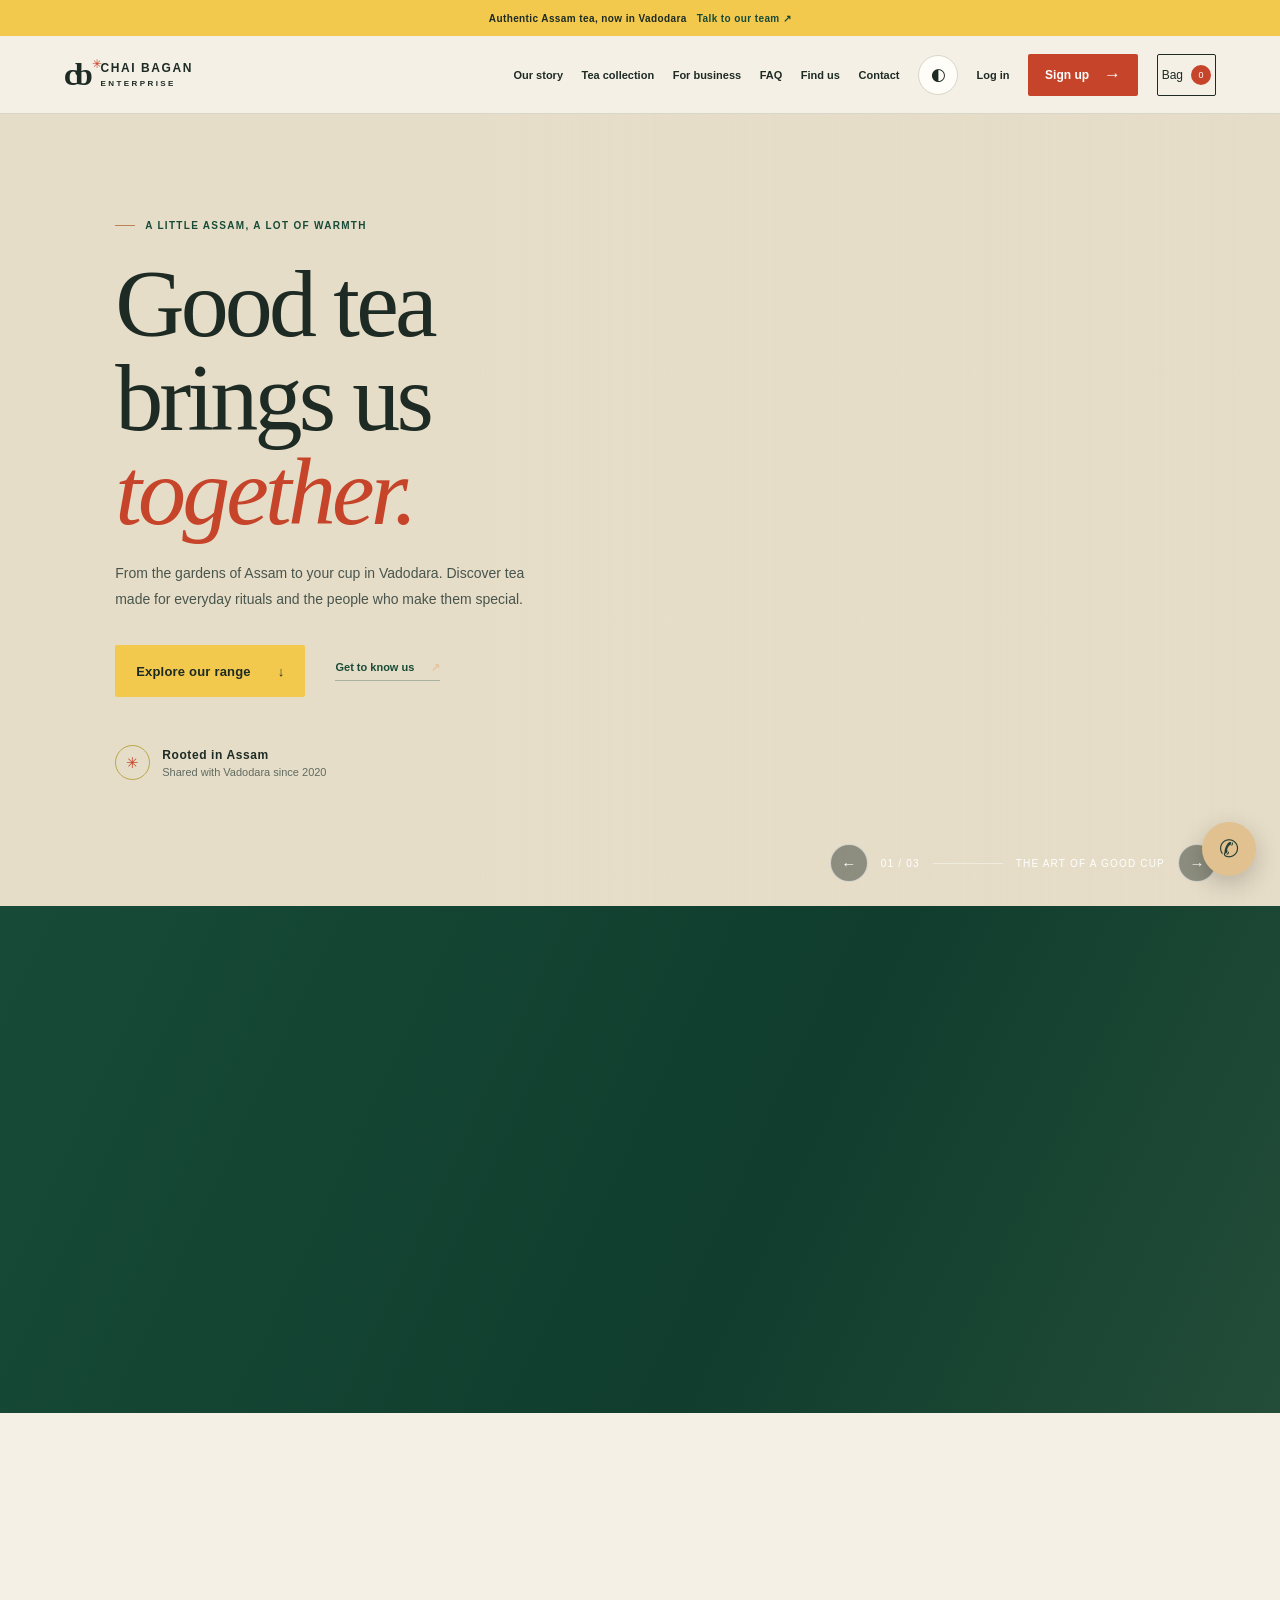
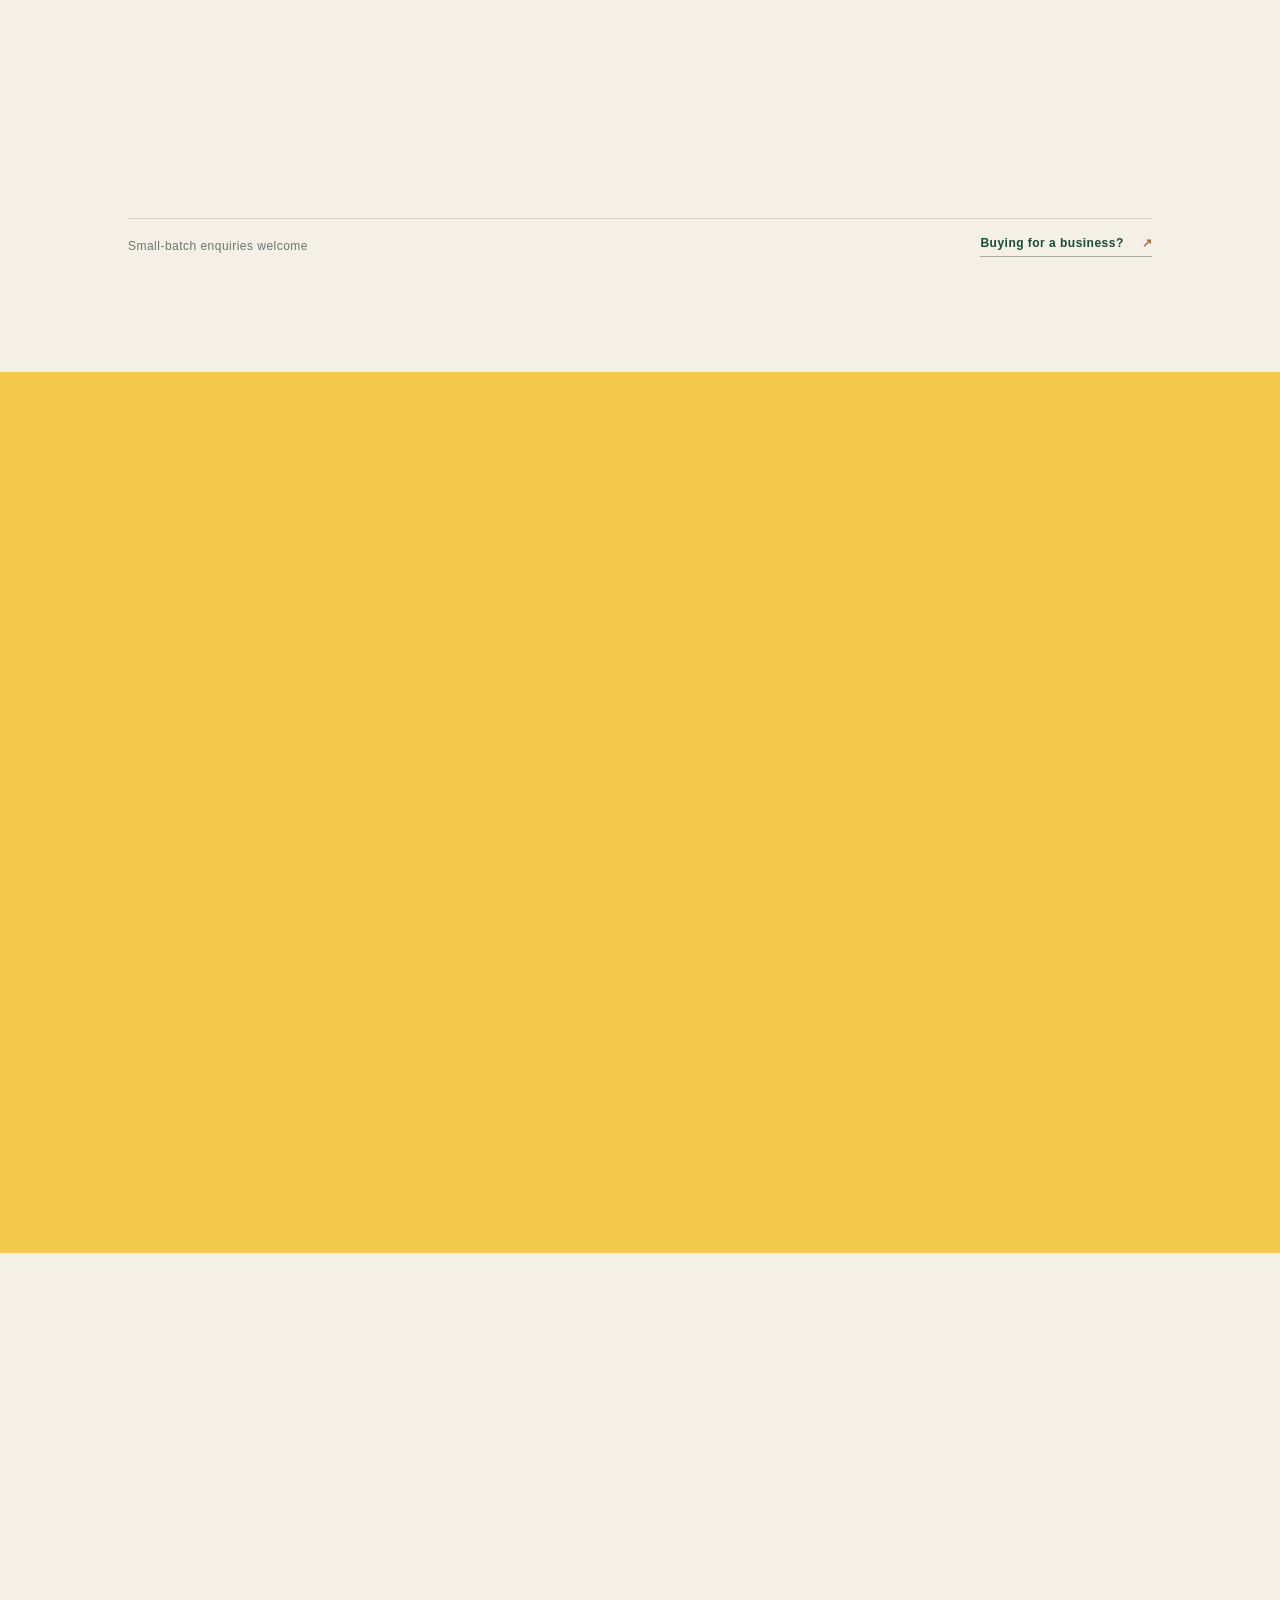
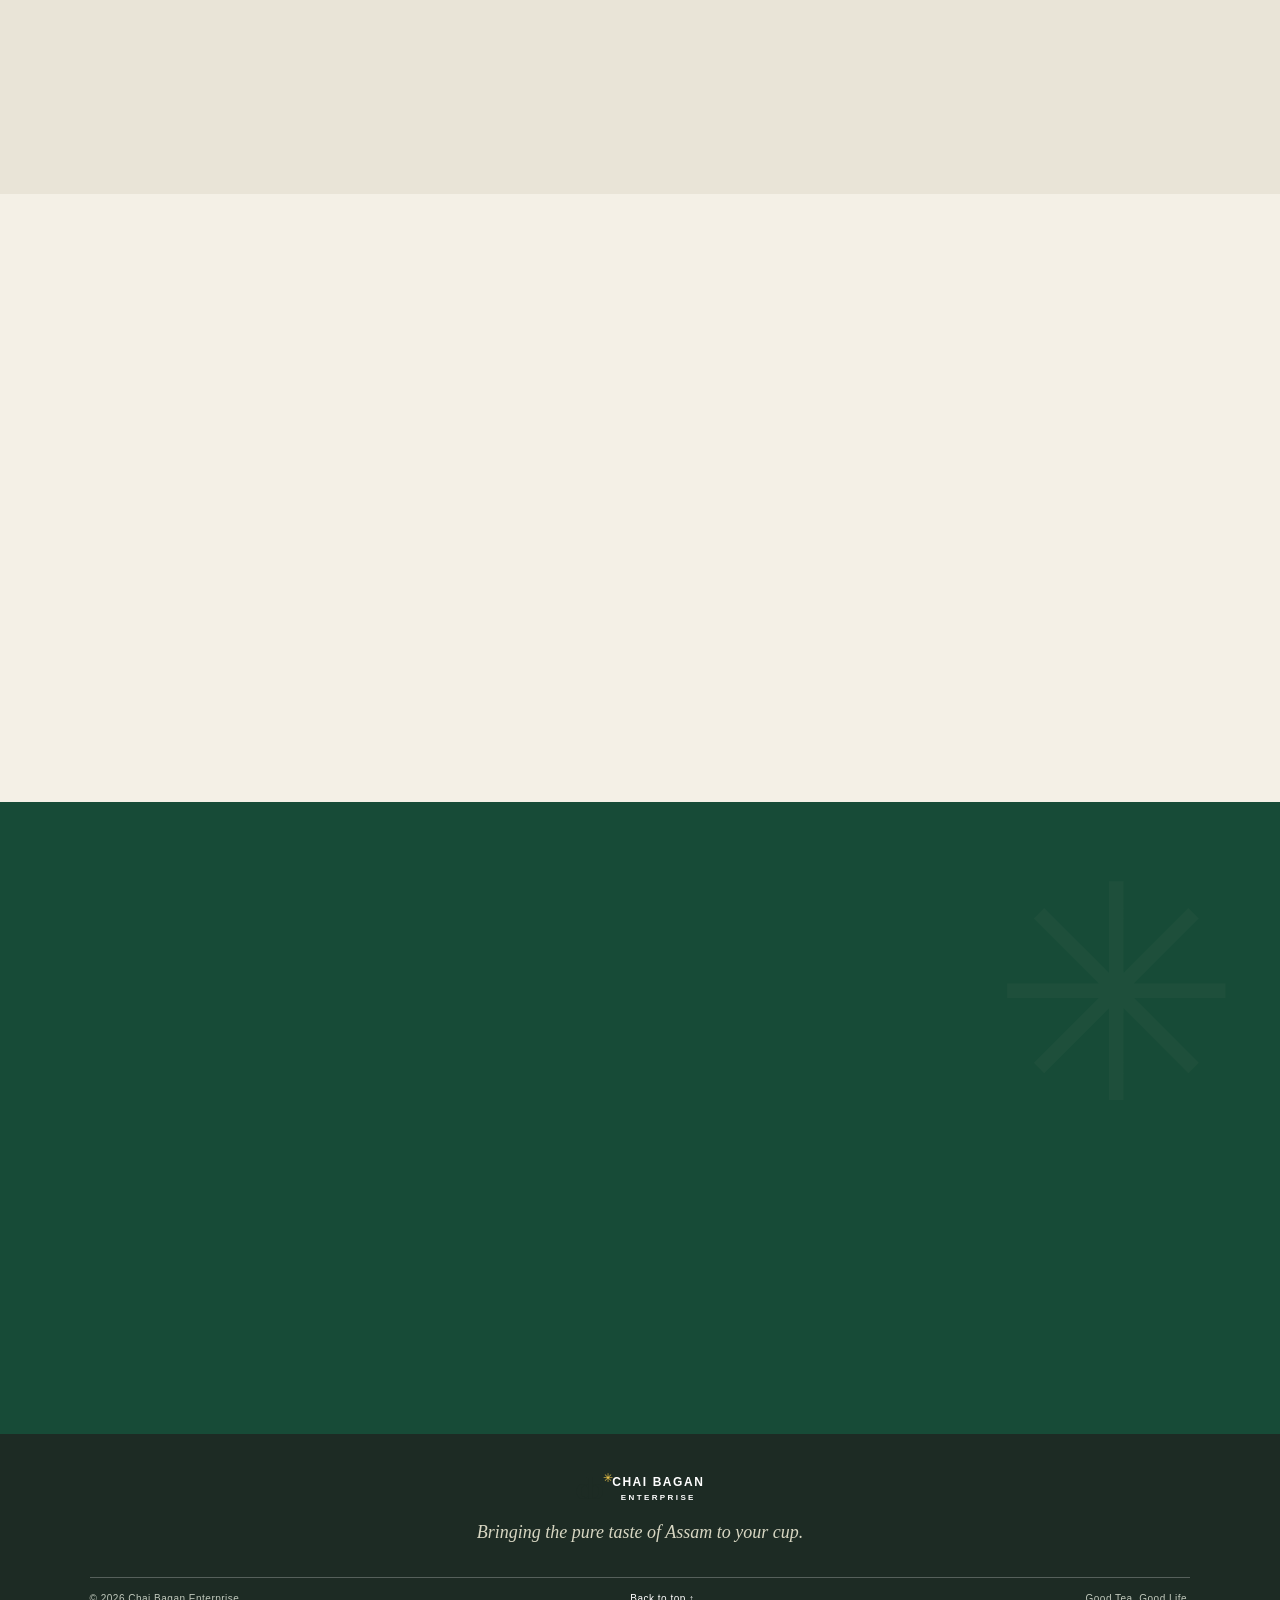
==== commit 16c0f2cd: "Refresh site theme and interactions" ====
--- a/Chai Bagan Enterprise/index.html
+++ b/Chai Bagan Enterprise/index.html
@@ -7,6 +7,8 @@
   <link rel="preconnect" href="https://fonts.googleapis.com"><link rel="preconnect" href="https://fonts.gstatic.com" crossorigin>
   <link href="https://fonts.googleapis.com/css2?family=Manrope:wght@400;500;600;700&family=DM+Serif+Display:ital@0;1&display=swap" rel="stylesheet">
   <link rel="stylesheet" href="styles.css">
+  <link rel="stylesheet" href="motion.css">
+  <link rel="stylesheet" href="redesign.css">
 </head>
 <body>
   <div class="announcement"><span>Authentic Assam tea, now in Vadodara</span><a href="#contact">Talk to our team <span aria-hidden="true">↗</span></a></div>
@@ -21,7 +23,14 @@
       <div class="hero-content"><p class="eyebrow light"><span></span> A little Assam, a lot of warmth</p><h1>Good tea<br>brings us <em>together.</em></h1><p class="hero-copy">From the gardens of Assam to your cup in Vadodara. Discover tea made for everyday rituals and the people who make them special.</p><div class="hero-actions"><a class="button button-gold" href="#range">Explore our range <span>↓</span></a><a class="text-link light-link" href="#story">Get to know us <span>↗</span></a></div><div class="hero-note"><span class="note-icon">✳</span><span><strong>Rooted in Assam</strong><small>Shared with Vadodara since 2020</small></span></div></div>
       <div class="hero-caption"><button type="button" data-hero-prev aria-label="Previous tea story">←</button><span class="hero-slide-count">01 / 03</span><span class="caption-line"></span><span class="hero-slide-label">THE ART OF A GOOD CUP</span><button type="button" data-hero-next aria-label="Next tea story">→</button></div>
     </section>
-    <section class="diwali-feature" aria-labelledby="diwali-title"><div class="diwali-copy"><span class="festival-kicker"><span>✦</span> A FESTIVE NOTE FROM CHAI BAGAN <span>✦</span></span><h2 id="diwali-title">A brighter Diwali.<br><em>A warmer cup.</em></h2><p>Share a little Assam warmth this festive season. Enjoy 10% off eligible tea orders with code <strong>CHAI10</strong>. Add it to your enquiry and our team will confirm the offer with your quote.</p><div class="diwali-actions"><a class="button button-festive" href="https://wa.me/919998805320?text=Hello%20Chai%20Bagan%2C%20I%E2%80%99d%20like%20a%20Diwali%20tea%20quote.%20Please%20apply%20code%20CHAI10%20if%20my%20order%20is%20eligible." target="_blank" rel="noreferrer">Build a festive tea order <span>↗</span></a><span class="discount-code">10% OFF <b>CHAI10</b></span></div><small>Eligible tea orders · mention the code · team confirms final pricing and availability</small></div><div class="diwali-visual"><img src="https://images.unsplash.com/photo-1576092768241-dec231879fc3?auto=format&fit=crop&w=1200&q=90" alt="A freshly poured amber cup of tea"><span class="diwali-image-note">A LITTLE WARMTH FOR THE FESTIVE TABLE</span></div></section>    <section class="intro section-wrap" id="story"><div class="intro-aside"><span class="section-index">01 — OUR STORY</span><div class="round-seal">EST.<br><strong>2020</strong><br>ASSAM TEA</div></div><div class="intro-main"><p class="eyebrow"><span></span> Assam tea, supplied locally</p><h2>From Assam’s tea gardens<br>to <em>Vadodara’s tables.</em></h2><div class="intro-lower"><p>Chai Bagan Enterprise is an Assam tea and pantry supplier based in Undera, Vadodara. Since 2020, we’ve helped households and businesses find the right tea for their everyday cups and busy kitchens.</p><a class="text-link" href="#range">Explore the tea range <span>↓</span></a></div></div></section>
+    <section class="diwali-feature" aria-labelledby="diwali-title">
+      <div class="diwali-copy"><span class="festival-kicker"><span>✦</span> A FESTIVE NOTE FROM CHAI BAGAN <span>✦</span></span><h2 id="diwali-title">A brighter Diwali.<br><em>A warmer cup.</em></h2><p>Share a little Assam warmth this festive season. Enjoy 10% off eligible tea orders with code <strong>CHAI10</strong>. Add it to your enquiry and our team will confirm the offer with your quote.</p><div class="diwali-actions"><a class="button button-festive" href="https://wa.me/919998805320?text=Hello%20Chai%20Bagan%2C%20I%E2%80%99d%20like%20a%20Diwali%20tea%20quote.%20Please%20apply%20code%20CHAI10%20if%20my%20order%20is%20eligible." target="_blank" rel="noreferrer">Build a festive tea order <span>↗</span></a><span class="discount-code">10% OFF <b>CHAI10</b></span></div><small>Eligible tea orders · mention the code · team confirms final pricing and availability</small></div>
+      <div class="diwali-visual"><img src="https://images.unsplash.com/photo-1576092768241-dec231879fc3?auto=format&fit=crop&w=1200&q=90" alt="A freshly poured amber cup of tea"><span class="diwali-image-note">A LITTLE WARMTH FOR THE FESTIVE TABLE</span></div>
+    </section>
+    <section class="intro section-wrap" id="story">
+      <div class="intro-aside"><span class="section-index">01 — OUR STORY</span><div class="round-seal">EST.<br><strong>2020</strong><br>ASSAM TEA</div></div>
+      <div class="intro-main"><p class="eyebrow"><span></span> Assam tea, supplied locally</p><h2>From Assam’s tea gardens<br>to <em>Vadodara’s tables.</em></h2><div class="intro-lower"><p>Chai Bagan Enterprise is an Assam tea and pantry supplier based in Undera, Vadodara. Since 2020, we’ve helped households and businesses find the right tea for their everyday cups and busy kitchens.</p><a class="text-link" href="#range">Explore the tea range <span>↓</span></a></div><div class="founder-note"><span>A note from</span><strong>Sahil Sao</strong></div></div>
+    </section>
     <section class="catalog section-wrap" id="range" aria-labelledby="catalog-title">
       <div class="catalog-heading"><div><span class="section-index">02 — THE CHAI BAGAN TEA ROOM</span><p class="eyebrow"><span></span> From Assam, for every kind of cup</p><h2 id="catalog-title">Find your<br><em>everyday favourite.</em></h2></div><p>A considered selection of tea styles to explore. Add a sample to your quote bag and tell us what you’re looking for. Availability, pack sizes and final pricing are confirmed by our team.</p></div>
       <div class="catalog-controls"><label class="search-box"><span aria-hidden="true">⌕</span><input id="product-search" type="search" placeholder="Search teas, styles, flavours…" aria-label="Search tea collection"></label><div class="filter-list" role="group" aria-label="Filter tea collection"><button class="filter-button active" type="button" data-filter="all" aria-pressed="true">All teas</button><button class="filter-button" type="button" data-filter="black" aria-pressed="false">Black tea</button><button class="filter-button" type="button" data-filter="speciality" aria-pressed="false">Speciality</button><button class="filter-button" type="button" data-filter="green" aria-pressed="false">Green tea</button></div><label class="sort-control"><span>Sort</span><select id="product-sort" aria-label="Sort teas"><option value="featured">Featured</option><option value="az">Name A–Z</option></select></label></div>
@@ -33,12 +42,14 @@
   <footer class="footer"><a class="brand brand-footer" href="#home"><span class="brand-mark">cb<span>✳</span></span><span class="brand-name">CHAI BAGAN<small>ENTERPRISE</small></span></a><p>Bringing the pure taste of Assam to your cup.</p><div class="footer-bottom"><span>© <span id="year"></span> Chai Bagan Enterprise</span><a href="#home">Back to top ↑</a><span>Good Tea, Good Life.</span></div></footer>
   <dialog class="cart-dialog" aria-labelledby="cart-title"><div class="cart-panel"><div class="cart-header"><div><span class="section-index">YOUR SELECTION</span><h2 id="cart-title">Quote bag <span class="cart-count">0</span></h2></div><button class="icon-button" type="button" data-close-cart aria-label="Close quote bag">×</button></div><div id="cart-lines" class="cart-lines"></div><div class="cart-empty" id="cart-empty"><span class="empty-mark">✳</span><h3>A good cup starts here.</h3><p>Your quote bag is empty. Browse the collection and add a tea sample you’d like to ask us about.</p><button type="button" class="button button-green" data-close-cart>Explore the tea collection <span>↓</span></button></div><form id="quote-form" class="quote-form" hidden><p class="quote-disclaimer">This is an enquiry preview. No payment is taken and no order is placed until our team confirms availability, final pricing and delivery.</p><label>Your name<input name="name" autocomplete="name" required maxlength="80" placeholder="Name"></label><div class="form-pair"><label>Mobile number<input name="phone" type="tel" inputmode="tel" autocomplete="tel" pattern="[+0-9 ()-]{10,18}" required maxlength="18" placeholder="+91"></label><label>City in India<input name="city" autocomplete="address-level2" required maxlength="60" placeholder="City"></label></div><button class="button button-gold quote-submit" type="submit">Continue enquiry on WhatsApp <span>↗</span></button><p class="privacy-note">Your details are only included in the message you choose to send through WhatsApp. This preview does not store them.</p></form><aside class="payment-preview"><span class="contact-label">PAYMENT GATEWAY PREVIEW</span><strong>Secure checkout — coming soon</strong><p>UPI <i>·</i> Cards <i>·</i> Net banking</p><small>Payment methods are shown as a preview only. This site does not accept payments yet.</small></aside></div></dialog>  <aside class="offer-toast" id="offer-toast" aria-label="Diwali tea offer"><div><span>DIWALI SPECIAL</span><strong>10% off eligible tea orders</strong><small>Ask for code <b>CHAI10</b></small></div><button type="button" aria-label="Dismiss Diwali offer" data-dismiss-offer>×</button></aside>  <a class="whatsapp-float" href="https://wa.me/919998805320" target="_blank" rel="noreferrer" aria-label="Chat with Chai Bagan on WhatsApp">✆</a>
   <script src="script.js"></script>
+  <script src="theme.js"></script>
+  <script src="motion.js"></script>
 </body>
-</html>
-
-
-
-
-
-
-
+</html>
+
+
+
+
+
+
+
--- a/Chai Bagan Enterprise/motion.css
+++ b/Chai Bagan Enterprise/motion.css
@@ -0,0 +1,168 @@
+:focus-visible {
+  outline: 2px solid #a76d49;
+  outline-offset: 3px;
+}
+
+.menu-toggle span {
+  transition: transform 240ms ease, opacity 180ms ease;
+}
+
+.menu-toggle[aria-expanded="true"] span:first-child {
+  transform: translateY(3.5px) rotate(45deg);
+}
+
+.menu-toggle[aria-expanded="true"] span:last-child {
+  transform: translateY(-3.5px) rotate(-45deg);
+}
+
+.hero-content > * {
+  animation: hero-content-in 720ms both;
+}
+
+.hero-content > :nth-child(1) { animation-delay: 80ms; }
+.hero-content > :nth-child(2) { animation-delay: 150ms; }
+.hero-content > :nth-child(3) { animation-delay: 220ms; }
+.hero-content > :nth-child(4) { animation-delay: 290ms; }
+.hero-content > :nth-child(5) { animation-delay: 360ms; }
+
+.reveal-on-scroll {
+  opacity: 0;
+  transform: translateY(22px);
+  transition: opacity 680ms cubic-bezier(.2, .7, .2, 1), transform 680ms cubic-bezier(.2, .7, .2, 1);
+}
+
+.reveal-on-scroll.is-visible {
+  opacity: 1;
+  transform: translateY(0);
+}
+
+.product-card {
+  animation: tea-card-in 420ms ease both;
+}
+
+.product-card:nth-child(2) { animation-delay: 45ms; }
+.product-card:nth-child(3) { animation-delay: 90ms; }
+.product-card:nth-child(4) { animation-delay: 135ms; }
+.product-card:nth-child(5) { animation-delay: 180ms; }
+.product-card:nth-child(6) { animation-delay: 225ms; }
+.product-card:nth-child(7) { animation-delay: 270ms; }
+.product-card:nth-child(8) { animation-delay: 315ms; }
+
+.round-seal {
+  transition: transform 280ms cubic-bezier(.2, .75, .25, 1);
+}
+
+.round-seal:hover {
+  transform: rotate(0) scale(1.06);
+}
+
+.button span,
+.text-link span,
+.signup-link span {
+  display: inline-block;
+  transition: transform 200ms ease;
+}
+
+.button:hover span,
+.text-link:hover span,
+.signup-link:hover span {
+  transform: translateX(4px);
+}
+
+.product-card:active,
+.add-tea:active,
+.nav-cart:active,
+.review-submit:active {
+  transform: scale(.985);
+}
+
+.search-box:focus-within {
+  border-color: var(--cb-orange);
+  box-shadow: 0 1px 0 var(--cb-orange);
+}
+
+.diwali-visual {
+  transition: transform 320ms cubic-bezier(.2, .75, .25, 1), box-shadow 320ms ease;
+}
+
+.diwali-visual:hover {
+  transform: rotate(0) translateY(-3px);
+  box-shadow: 10px 12px 0 var(--cb-yellow);
+}
+
+.diwali-visual img {
+  transition: transform 500ms ease;
+}
+
+.diwali-visual:hover img {
+  transform: scale(1.04);
+}
+
+.offer-toast.visible {
+  animation: toast-arrive 420ms cubic-bezier(.18, .8, .25, 1) both;
+}
+
+.rating-options button.selected {
+  animation: star-select 300ms cubic-bezier(.2, .75, .25, 1) both;
+}
+
+.nav.open {
+  animation: menu-arrive 240ms ease-out both;
+}
+
+@keyframes hero-content-in {
+  from { opacity: 0; transform: translateY(14px); }
+  to { opacity: 1; transform: translateY(0); }
+}
+
+@keyframes tea-card-in {
+  from { opacity: 0; }
+  to { opacity: 1; }
+}
+
+@keyframes toast-arrive {
+  from { opacity: 0; transform: translateY(-12px) scale(.97); }
+  to { opacity: 1; transform: translateY(0) scale(1); }
+}
+
+@keyframes star-select {
+  0% { transform: scale(.78); }
+  70% { transform: scale(1.18); }
+  100% { transform: scale(1); }
+}
+
+@keyframes menu-arrive {
+  from { opacity: 0; transform: translateY(-7px); }
+  to { opacity: 1; transform: translateY(0); }
+}
+
+@media (max-width: 760px) {
+  .reveal-on-scroll { transform: translateY(14px); }
+}
+
+@media (prefers-reduced-motion: reduce) {
+  .hero-content > *,
+  .product-card,
+  .offer-toast.visible,
+  .rating-options button.selected,
+  .nav.open {
+    animation: none !important;
+  }
+
+  .reveal-on-scroll,
+  .reveal-on-scroll.is-visible {
+    opacity: 1;
+    transform: none;
+    transition: none;
+  }
+
+  .menu-toggle span,
+  .round-seal,
+  .button span,
+  .text-link span,
+  .signup-link span,
+  .diwali-visual,
+  .diwali-visual img {
+    transition: none;
+  }
+}
--- a/Chai Bagan Enterprise/redesign.css
+++ b/Chai Bagan Enterprise/redesign.css
@@ -0,0 +1,1301 @@
+:root {
+  --cb-paper: #f4f0e6;
+  --cb-white: #fffdf7;
+  --cb-ink: #1d2b24;
+  --cb-green: #174b37;
+  --cb-green-light: #dce8d8;
+  --cb-orange: #c6442a;
+  --cb-yellow: #f2c94c;
+  --cb-muted: #6b756d;
+  --cb-rule: #d8d5c9;
+  --cb-display: 'DM Serif Display', Georgia, serif;
+  --cb-body: 'Manrope', sans-serif;
+}
+
+html {
+  scroll-padding-top: 100px;
+}
+
+body {
+  background: var(--cb-paper);
+  color: var(--cb-ink);
+  font-family: var(--cb-body);
+  font-size: 15px;
+  transition: background-color 320ms ease, color 320ms ease;
+}
+
+::selection {
+  background: var(--cb-yellow);
+  color: var(--cb-ink);
+}
+
+.announcement {
+  height: 36px;
+  gap: 10px;
+  background: var(--cb-yellow);
+  color: var(--cb-ink);
+  font-size: 10px;
+  font-weight: 700;
+  letter-spacing: .04em;
+}
+
+.announcement a {
+  color: var(--cb-green);
+  font-weight: 800;
+}
+
+.header {
+  width: 100%;
+  height: 78px;
+  margin: 0;
+  padding: 0 clamp(20px, 5vw, 82px);
+  border: 0;
+  border-bottom: 1px solid var(--cb-rule);
+  border-radius: 0;
+  background: var(--cb-paper);
+  box-shadow: none;
+  backdrop-filter: none;
+}
+
+.brand,
+.brand-name,
+.brand-mark {
+  color: var(--cb-ink);
+}
+
+.brand-mark {
+  font-size: 32px;
+}
+
+.brand-mark > span {
+  color: var(--cb-orange);
+}
+
+.brand-name {
+  font-size: 12px;
+  letter-spacing: .13em;
+}
+
+.brand-name small {
+  font-size: 8px;
+  letter-spacing: .3em;
+}
+
+.nav {
+  gap: clamp(10px, 1.45vw, 23px);
+  color: var(--cb-ink);
+  font-size: 11px;
+  font-weight: 700;
+}
+
+.nav a:not(.signup-link):hover,
+.nav a:not(.signup-link):focus-visible {
+  color: var(--cb-orange);
+}
+
+.account-link {
+  padding: 8px 0;
+  color: var(--cb-ink);
+}
+
+.signup-link {
+  min-height: 42px;
+  padding: 0 17px;
+  border-radius: 2px;
+  background: var(--cb-orange);
+  color: white !important;
+}
+
+.signup-link:hover {
+  background: var(--cb-green);
+}
+
+.theme-toggle {
+  border-color: var(--cb-rule);
+  background: var(--cb-white);
+  color: var(--cb-ink);
+}
+
+.nav-cart {
+  border: 1px solid var(--cb-ink);
+  border-radius: 2px;
+  background: transparent;
+  color: var(--cb-ink);
+}
+
+.nav-cart:hover {
+  background: var(--cb-ink);
+  color: var(--cb-white);
+}
+
+.hero {
+  min-height: min(760px, calc(100svh - 114px));
+  margin: 0;
+  padding: 76px clamp(24px, 9vw, 150px);
+  border-radius: 0;
+  background: #e6ddc8;
+  color: var(--cb-ink);
+}
+
+.hero-image {
+  left: auto;
+  width: 59%;
+  background-position: center;
+  clip-path: polygon(16% 0, 100% 0, 100% 100%, 0 100%);
+  animation: hero-in 1.25s ease-out both, hero-breathe 26s ease-in-out 1.25s infinite alternate;
+}
+
+.hero-shade {
+  background: linear-gradient(90deg, #e6ddc8 0%, #e6ddc8 37%, rgba(230, 221, 200, .9) 47%, rgba(230, 221, 200, .15) 70%, transparent 100%);
+}
+
+.hero-content {
+  z-index: 1;
+  width: min(620px, 58%);
+  padding: 20px 0 50px;
+}
+
+.eyebrow,
+.section-index {
+  color: var(--cb-green);
+}
+
+.hero .eyebrow {
+  color: var(--cb-green);
+  font-size: 10px;
+  font-weight: 800;
+  letter-spacing: .13em;
+  text-transform: uppercase;
+}
+
+.hero h1 {
+  max-width: 720px;
+  margin: 26px 0 22px;
+  color: var(--cb-ink);
+  font: 400 clamp(58px, 7.5vw, 108px)/.98 var(--cb-display);
+  letter-spacing: -.04em;
+}
+
+.hero h1 em {
+  color: var(--cb-orange);
+  font-weight: 400;
+}
+
+.hero-copy {
+  max-width: 430px;
+  color: #48554c;
+  font-size: 14px;
+  line-height: 1.85;
+}
+
+.button-gold,
+.button-festive {
+  min-height: 52px;
+  padding: 0 20px;
+  border: 0;
+  border-radius: 2px;
+  background: var(--cb-yellow);
+  color: var(--cb-ink);
+  font-size: 11px;
+  font-weight: 800;
+  transition: background 180ms ease, transform 180ms ease;
+}
+
+.button-gold:hover,
+.button-festive:hover {
+  background: #f8d96e;
+  transform: translateY(-2px);
+}
+
+.text-link,
+.light-link {
+  color: var(--cb-green);
+  font-size: 11px;
+  font-weight: 800;
+}
+
+.hero-note {
+  margin-top: 48px;
+  color: var(--cb-ink);
+}
+
+.hero-note .note-icon {
+  color: var(--cb-orange);
+}
+
+.hero-note small {
+  color: #5f6b61;
+}
+
+.hero-caption {
+  right: clamp(24px, 5vw, 80px);
+  bottom: 24px;
+  z-index: 2;
+  color: white;
+}
+
+.hero-caption button {
+  width: 38px;
+  height: 38px;
+  border: 1px solid #ffffff99;
+  border-radius: 50%;
+  background: #1d2b2470;
+  color: white;
+  transition: background 180ms ease, transform 180ms ease;
+}
+
+.hero-caption button:hover {
+  transform: scale(1.06);
+  background: var(--cb-orange);
+}
+
+.hero-caption .caption-line {
+  position: relative;
+  overflow: hidden;
+  background: #ffffff70;
+}
+
+.hero-caption .caption-line::after {
+  position: absolute;
+  inset: 0 auto 0 0;
+  width: 100%;
+  background: var(--cb-yellow);
+  content: '';
+  transform: scaleX(0);
+  transform-origin: left center;
+  animation: hero-progress 8.5s linear infinite;
+}
+
+.diwali-feature {
+  min-height: 390px;
+  grid-template-columns: 1fr .82fr;
+  gap: clamp(30px, 8vw, 120px);
+  padding: 78px clamp(24px, 10vw, 160px);
+  background: var(--cb-green);
+}
+
+.diwali-feature:before {
+  background: linear-gradient(115deg, #174b37, #103d2e 60%, #234d38);
+}
+
+.diwali-copy h2 {
+  font-size: clamp(38px, 5vw, 62px);
+}
+
+.diwali-copy > p {
+  font-size: 13px;
+  line-height: 1.9;
+}
+
+.diwali-visual {
+  min-height: 300px;
+  border-radius: 2px;
+  transform: rotate(2deg);
+  box-shadow: 14px 14px 0 var(--cb-yellow);
+}
+
+.diwali-visual img {
+  min-height: 300px;
+  object-fit: cover;
+}
+
+.intro,
+.catalog,
+.reviews,
+.values,
+.faq-location {
+  background: var(--cb-paper);
+}
+
+.section-wrap {
+  padding: clamp(72px, 9vw, 138px) clamp(24px, 10vw, 160px);
+}
+
+.intro {
+  display: grid;
+  grid-template-columns: .38fr 1.62fr;
+  gap: 40px;
+}
+
+.intro-aside {
+  display: flex;
+  flex-direction: column;
+  align-items: flex-start;
+  justify-content: space-between;
+}
+
+.section-index {
+  font-size: 9px;
+  font-weight: 800;
+  letter-spacing: .13em;
+}
+
+.round-seal {
+  width: 105px;
+  height: 105px;
+  border: 1px solid var(--cb-orange);
+  border-radius: 50%;
+  color: var(--cb-green);
+  font-size: 9px;
+  line-height: 1.4;
+  transform: rotate(-8deg);
+}
+
+.round-seal strong {
+  color: var(--cb-orange);
+  font: 400 24px var(--cb-display);
+}
+
+.intro-main h2,
+.catalog-heading h2,
+.wholesale-copy h2,
+.reviews-copy h2,
+.values h2,
+.faq-heading h2,
+.visit-copy h2,
+.contact h2 {
+  color: var(--cb-ink);
+  font: 400 clamp(42px, 5.8vw, 78px)/1.04 var(--cb-display);
+  letter-spacing: -.035em;
+}
+
+.intro-main h2 em,
+.catalog-heading h2 em,
+.wholesale-copy h2 em,
+.reviews-copy h2 em,
+.values h2 em,
+.faq-heading h2 em,
+.visit-copy h2 em {
+  color: var(--cb-orange);
+}
+
+.intro-lower {
+  max-width: 760px;
+  margin-top: 28px;
+}
+
+.intro-lower p,
+.catalog-heading > p,
+.wholesale-copy > p,
+.reviews-copy > p,
+.faq-heading > p,
+.visit-copy > p {
+  color: var(--cb-muted);
+  font-size: 13px;
+  line-height: 1.9;
+}
+
+.founder-note {
+  display: flex;
+  align-items: center;
+  gap: 14px;
+  width: fit-content;
+  margin-top: 25px;
+  padding-top: 14px;
+  border-top: 1px solid var(--cb-rule);
+}
+
+.founder-note span {
+  color: var(--cb-muted);
+  font-size: 9px;
+  font-weight: 800;
+  letter-spacing: .12em;
+  text-transform: uppercase;
+}
+
+.founder-note strong {
+  color: var(--cb-green);
+  font: 400 23px var(--cb-display);
+}
+
+.catalog {
+  padding-top: 20px;
+}
+
+.catalog-heading {
+  align-items: flex-end;
+  margin-bottom: 46px;
+}
+
+.catalog-heading > p {
+  max-width: 370px;
+  margin-bottom: 7px;
+}
+
+.catalog-controls {
+  gap: 18px;
+  border-color: var(--cb-rule);
+}
+
+.search-box {
+  min-width: 225px;
+  border-color: var(--cb-ink);
+  color: var(--cb-orange);
+}
+
+.search-box input {
+  font: 12px var(--cb-body);
+}
+
+.filter-list {
+  gap: 5px;
+}
+
+.filter-button {
+  padding: 10px 13px;
+  border-radius: 30px;
+  color: var(--cb-muted);
+  font-size: 10px;
+  font-weight: 700;
+  transition: background 180ms ease, color 180ms ease;
+}
+
+.filter-button:hover,
+.filter-button.active {
+  border-color: var(--cb-green);
+  background: var(--cb-green);
+  color: white;
+}
+
+.sort-control select {
+  font: 11px var(--cb-body);
+}
+
+.catalog-note {
+  font-size: 10px;
+}
+
+.product-grid {
+  grid-template-columns: repeat(4, minmax(0, 1fr));
+  gap: 14px;
+}
+
+.product-card {
+  overflow: hidden;
+  border: 1px solid var(--cb-rule);
+  border-radius: 2px;
+  background: var(--cb-white);
+  transition: transform 260ms ease, box-shadow 260ms ease;
+}
+
+.product-card:hover {
+  transform: translateY(-6px);
+  box-shadow: 8px 8px 0 var(--cb-yellow);
+}
+
+.product-card > img {
+  height: 230px;
+  object-fit: cover;
+  transition: transform 400ms ease;
+}
+
+.product-card:hover > img {
+  transform: scale(1.035);
+}
+
+.product-body {
+  padding: 20px;
+}
+
+.product-type {
+  color: var(--cb-orange);
+  font-size: 8px;
+  font-weight: 800;
+  letter-spacing: .12em;
+}
+
+.product-body h3 {
+  color: var(--cb-ink);
+  font: 400 22px/1.2 var(--cb-display);
+}
+
+.product-note,
+.product-description {
+  color: var(--cb-muted);
+  font-size: 10px;
+  line-height: 1.7;
+}
+
+.product-footer {
+  padding-top: 14px;
+  border-top: 1px solid var(--cb-rule);
+}
+
+.ask-price {
+  color: var(--cb-ink);
+}
+
+.add-tea {
+  min-height: 36px;
+  border-radius: 2px;
+  background: var(--cb-green);
+  font-weight: 800;
+}
+
+.add-tea:hover {
+  background: var(--cb-orange);
+}
+
+.catalog-foot {
+  color: var(--cb-muted);
+}
+
+.wholesale {
+  background: var(--cb-yellow);
+}
+
+.wholesale-image {
+  min-height: 650px;
+  background-position: 54% center;
+  filter: saturate(.85);
+}
+
+.wholesale-copy {
+  padding: clamp(56px, 8vw, 120px) clamp(28px, 8vw, 120px);
+  background: var(--cb-green);
+  color: white;
+}
+
+.wholesale-copy .section-index,
+.wholesale-copy .eyebrow,
+.wholesale-copy h2,
+.wholesale-copy > p,
+.wholesale-copy li {
+  color: white;
+}
+
+.wholesale-copy h2 em {
+  color: var(--cb-yellow);
+}
+
+.wholesale-copy > p {
+  font-size: 13px;
+}
+
+.wholesale-copy ul {
+  padding-top: 18px;
+  border-top-color: #ffffff55;
+}
+
+.wholesale-copy li span {
+  color: var(--cb-yellow);
+}
+
+.button-green {
+  min-height: 50px;
+  padding: 0 19px;
+  border-radius: 2px;
+  background: var(--cb-yellow);
+  color: var(--cb-ink);
+  font-weight: 800;
+}
+
+.button-green:hover {
+  background: white;
+}
+
+.reviews {
+  gap: clamp(36px, 8vw, 120px);
+}
+
+.review-note {
+  border: 1px solid var(--cb-rule);
+  border-top: 5px solid var(--cb-orange);
+  border-radius: 2px;
+  background: var(--cb-white);
+  box-shadow: 10px 10px 0 var(--cb-green-light);
+}
+
+.review-note h3 {
+  color: var(--cb-ink);
+  font: 400 34px/1.1 var(--cb-display);
+}
+
+.review-submit {
+  min-height: 48px;
+  border-radius: 2px;
+  background: var(--cb-green);
+  font-size: 11px;
+}
+
+.review-submit:hover {
+  background: var(--cb-orange);
+}
+
+.values {
+  background: var(--cb-green);
+  color: white;
+}
+
+.values .section-index,
+.values .eyebrow,
+.values h2,
+.values .values-intro,
+.values .value-list h3,
+.values .value-list p {
+  color: white;
+}
+
+.values h2 em,
+.value-list article > span,
+.value-list b {
+  color: var(--cb-yellow);
+}
+
+.value-list article {
+  border-color: #ffffff50;
+}
+
+.value-list article > span {
+  border-color: #ffffff75;
+}
+
+.faq-location {
+  background: #e9e4d7;
+}
+
+.faq-list details {
+  border-color: #c9c4b8;
+}
+
+.faq-list summary {
+  color: var(--cb-ink);
+}
+
+.faq-icon {
+  color: var(--cb-orange);
+}
+
+.visit-section {
+  background: var(--cb-paper);
+}
+
+.visit-copy {
+  padding: clamp(50px, 8vw, 120px);
+}
+
+.visit-copy small {
+  color: var(--cb-muted);
+}
+
+.map-frame {
+  min-height: 460px;
+}
+
+.map-stamp {
+  border-top: 4px solid var(--cb-orange);
+  border-radius: 2px;
+  background: var(--cb-paper);
+  box-shadow: 8px 8px 0 var(--cb-yellow);
+}
+
+.contact {
+  background: var(--cb-green);
+  color: white;
+}
+
+.contact .section-index,
+.contact .eyebrow,
+.contact h2,
+.contact-top > p {
+  color: white;
+}
+
+.contact h2 em {
+  color: var(--cb-yellow);
+}
+
+.contact .button-gold {
+  background: var(--cb-yellow);
+}
+
+.contact-details {
+  border-top-color: #ffffff70;
+}
+
+.contact-card {
+  border-color: #ffffff70;
+}
+
+.contact-card a,
+.contact-card p,
+.contact-label {
+  color: white;
+}
+
+.footer {
+  background: var(--cb-ink);
+  color: #e6e2d6;
+}
+
+.footer .brand,
+.footer .brand-name,
+.footer-bottom a {
+  color: white;
+}
+
+.footer .brand-mark > span {
+  color: var(--cb-yellow);
+}
+
+.footer-bottom {
+  border-color: #ffffff40;
+}
+
+.nav-cart .cart-count {
+  background: var(--cb-orange);
+  color: white;
+}
+
+.cart-dialog {
+  border: 0;
+  border-radius: 3px;
+  background: var(--cb-paper);
+}
+
+.cart-dialog::backdrop {
+  background: #111a16b8;
+  backdrop-filter: blur(4px);
+}
+
+.cart-panel {
+  border-top: 5px solid var(--cb-orange);
+}
+
+.cart-dialog[open] .cart-panel {
+  animation: cart-panel-in 260ms cubic-bezier(.2, .75, .25, 1) both;
+}
+
+.payment-preview {
+  margin-top: 22px;
+  padding: 18px 20px;
+  border: 1px solid #f2c94c;
+  border-left: 5px solid var(--cb-yellow);
+  border-radius: 2px;
+  background: var(--cb-green);
+  color: white;
+}
+
+.payment-preview .contact-label {
+  margin-bottom: 8px;
+  color: var(--cb-yellow);
+  font-weight: 800;
+}
+
+.payment-preview strong {
+  display: block;
+  color: white;
+  font: 400 20px/1.2 var(--cb-display);
+}
+
+.payment-preview p,
+.payment-preview small {
+  color: #f0eee3;
+  font-size: 10px;
+  line-height: 1.65;
+}
+
+.payment-preview p {
+  margin: 9px 0 5px;
+}
+
+.offer-toast {
+  border-top: 4px solid var(--cb-yellow);
+  border-radius: 2px;
+  background: var(--cb-green);
+}
+
+@keyframes hero-breathe {
+  from { transform: scale(1.015); }
+  to { transform: scale(1.055); }
+}
+
+@keyframes hero-progress {
+  to { transform: scaleX(1); }
+}
+
+@keyframes cart-panel-in {
+  from { opacity: 0; transform: translateY(14px) scale(.99); }
+  to { opacity: 1; transform: translateY(0) scale(1); }
+}
+
+.cursor-follower {
+  display: none !important;
+}
+
+:focus-visible {
+  outline-color: var(--cb-orange);
+  outline-offset: 4px;
+}
+
+@media (max-width: 1100px) {
+  .header {
+    position: sticky;
+    z-index: 20;
+  }
+
+  .menu-toggle {
+    display: flex;
+    z-index: 21;
+    width: 44px;
+    height: 44px;
+    flex-direction: column;
+    justify-content: center;
+    gap: 6px;
+    border: 1px solid var(--cb-rule);
+    background: var(--cb-white);
+  }
+
+  .menu-toggle span {
+    width: 20px;
+    height: 2px;
+    background: var(--cb-ink);
+  }
+
+  .nav,
+  .nav.open {
+    position: absolute;
+    top: calc(100% + 1px);
+    right: 0;
+    left: 0;
+    display: none;
+    align-items: stretch;
+    gap: 0;
+    padding: 12px clamp(20px, 5vw, 82px) 20px;
+    border: 1px solid var(--cb-rule);
+    border-top: 0;
+    border-radius: 0;
+    background: var(--cb-paper);
+    box-shadow: 0 16px 24px #17261d1a;
+  }
+
+  .nav.open {
+    display: flex;
+    flex-direction: column;
+  }
+
+  .nav > a,
+  .nav-cart {
+    min-height: 44px;
+    justify-content: flex-start;
+    padding: 12px 0;
+    border-bottom: 1px solid var(--cb-rule);
+    font-size: 12px;
+  }
+
+  .nav .signup-link {
+    justify-content: center;
+    margin-top: 12px;
+    padding: 0 16px;
+    border: 0;
+  }
+
+  .nav .theme-toggle {
+    align-self: flex-start;
+    margin: 10px 0;
+  }
+
+  .hero {
+    min-height: 660px;
+    padding-right: 5vw;
+    padding-left: 7vw;
+  }
+
+  .hero-content {
+    width: 58%;
+  }
+
+  .product-grid {
+    grid-template-columns: repeat(3, minmax(0, 1fr));
+  }
+}
+
+@media (max-width: 760px) {
+  .announcement {
+    height: 34px;
+    font-size: 9px;
+  }
+
+  .header {
+    height: 70px;
+    padding: 0 18px;
+  }
+
+  .brand {
+    gap: 8px;
+  }
+
+  .brand-mark {
+    font-size: 27px;
+  }
+
+  .hero {
+    min-height: 730px;
+    min-height: calc(100svh - 104px);
+    align-items: flex-end;
+    padding: 52px 24px 92px;
+    background: #182b21;
+  }
+
+  .hero-image {
+    top: 0;
+    right: 0;
+    left: 0;
+    width: 100%;
+    height: 56%;
+    clip-path: none;
+    background-position: center 42%;
+  }
+
+  .hero-shade {
+    background: linear-gradient(0deg, #182b21 37%, rgba(24, 43, 33, .92) 48%, rgba(24, 43, 33, .1) 100%);
+  }
+
+  .hero-content {
+    width: 100%;
+    padding: 0;
+    color: white;
+  }
+
+  .hero .eyebrow,
+  .hero h1,
+  .hero-copy,
+  .hero-note,
+  .hero-note small {
+    color: white;
+  }
+
+  .hero h1 {
+    font-size: clamp(56px, 14vw, 82px);
+  }
+
+  .hero h1 em {
+    color: var(--cb-yellow);
+  }
+
+  .hero-copy {
+    font-size: 13px;
+  }
+
+  .hero-note {
+    margin-top: 28px;
+  }
+
+  .hero-caption {
+    right: 15px;
+    bottom: 14px;
+  }
+
+  .hero-caption button {
+    width: 34px;
+    height: 34px;
+  }
+
+  .diwali-feature {
+    grid-template-columns: 1fr;
+    padding: 60px 24px 68px;
+  }
+
+  .diwali-visual,
+  .diwali-visual img {
+    min-height: 230px;
+  }
+
+  .section-wrap {
+    padding: 76px 24px;
+  }
+
+  .intro {
+    grid-template-columns: 1fr;
+    gap: 24px;
+  }
+
+  .intro-aside {
+    flex-direction: row;
+    align-items: center;
+  }
+
+  .round-seal {
+    width: 76px;
+    height: 76px;
+    font-size: 7px;
+  }
+
+  .round-seal strong {
+    font-size: 18px;
+  }
+
+  .intro-main h2,
+  .catalog-heading h2,
+  .wholesale-copy h2,
+  .reviews-copy h2,
+  .values h2,
+  .faq-heading h2,
+  .visit-copy h2,
+  .contact h2 {
+    font-size: clamp(42px, 11vw, 62px);
+  }
+
+  .catalog {
+    padding-top: 0;
+  }
+
+  .catalog-heading {
+    display: block;
+    margin-bottom: 28px;
+  }
+
+  .catalog-heading > p {
+    margin-top: 22px;
+  }
+
+  .catalog-controls {
+    flex-wrap: wrap;
+    gap: 11px;
+  }
+
+  .search-box {
+    width: 100%;
+  }
+
+  .filter-list {
+    max-width: 100%;
+    overflow-x: auto;
+  }
+
+  .sort-control {
+    margin-left: auto;
+  }
+
+  .product-grid {
+    grid-template-columns: repeat(2, minmax(0, 1fr));
+    gap: 10px;
+  }
+
+  .product-card > img {
+    height: 160px;
+  }
+
+  .product-body {
+    padding: 13px;
+  }
+
+  .product-body h3 {
+    font-size: 18px;
+  }
+
+  .product-description {
+    min-height: 74px;
+  }
+
+  .product-footer {
+    align-items: flex-start;
+    flex-direction: column;
+    gap: 8px;
+  }
+
+  .add-tea {
+    width: 100%;
+  }
+
+  .wholesale {
+    grid-template-columns: 1fr;
+  }
+
+  .wholesale-image {
+    min-height: 310px;
+  }
+
+  .wholesale-copy {
+    padding: 58px 24px 66px;
+  }
+
+  .reviews {
+    grid-template-columns: 1fr;
+    gap: 32px;
+  }
+
+  .review-note {
+    padding: 24px;
+  }
+
+  .values {
+    grid-template-columns: 1fr;
+    gap: 35px;
+  }
+
+  .value-list article {
+    grid-template-columns: 40px 1fr 20px;
+    gap: 12px;
+  }
+
+  .faq-location {
+    grid-template-columns: 1fr;
+    gap: 30px;
+  }
+
+  .visit-section {
+    grid-template-columns: 1fr;
+  }
+
+  .visit-copy {
+    padding: 65px 24px;
+  }
+
+  .map-frame {
+    min-height: 360px;
+  }
+
+  .contact {
+    padding: 68px 24px 40px;
+  }
+
+  .contact-details {
+    grid-template-columns: 1fr;
+  }
+
+  .contact-card {
+    padding: 20px 0;
+  }
+
+  .footer {
+    padding: 38px 24px 20px;
+  }
+
+  .footer-bottom {
+    flex-wrap: wrap;
+    gap: 12px;
+  }
+}
+
+@media (max-width: 390px) {
+  .product-grid {
+    grid-template-columns: 1fr;
+  }
+
+  .product-card {
+    display: grid;
+    grid-template-columns: 37% 1fr;
+  }
+
+  .product-card > img {
+    height: 100%;
+    min-height: 220px;
+  }
+}
+
+@media (prefers-reduced-motion: reduce) {
+  *,
+  *::before,
+  *::after {
+    scroll-behavior: auto !important;
+    animation-duration: .01ms !important;
+    transition-duration: .01ms !important;
+  }
+}
+
+body.theme-dark {
+  --cb-paper: #182a22;
+  --cb-white: #22372c;
+  --cb-ink: #f1ede0;
+  --cb-green: #315c45;
+  --cb-green-light: #435b48;
+  --cb-orange: #ff916f;
+  --cb-yellow: #e5c358;
+  --cb-muted: #c3cabc;
+  --cb-rule: #435448;
+}
+
+body.theme-dark .hero {
+  background: #22372c;
+}
+
+body.theme-dark .hero-shade {
+  background: linear-gradient(90deg, #22372c 0%, #22372c 37%, rgba(34, 55, 44, .9) 47%, rgba(34, 55, 44, .15) 70%, transparent 100%);
+}
+
+body.theme-dark .hero-copy,
+body.theme-dark .hero-note small {
+  color: #d4dfd2;
+}
+
+body.theme-dark .faq-location {
+  background: #20332a;
+}
+
+body.theme-dark .header {
+  border-color: var(--cb-rule);
+  background: var(--cb-white);
+}
+
+body.theme-dark .announcement {
+  background: #d9b746;
+  color: #1d2b24;
+}
+
+body.theme-dark .search-box input,
+body.theme-dark .sort-control select {
+  color: var(--cb-ink);
+}
+
+body.theme-dark .search-box input::placeholder {
+  color: #c3cabc;
+}
+
+body.theme-dark .filter-button.active {
+  background: var(--cb-orange);
+  border-color: var(--cb-orange);
+  color: #1d2b24;
+}
+
+body.theme-dark .contact {
+  background: #20372b;
+}
+
+body.theme-dark .contact .section-index,
+body.theme-dark .contact .eyebrow,
+body.theme-dark .contact h2,
+body.theme-dark .contact-top > p,
+body.theme-dark .contact-card a,
+body.theme-dark .contact-card p,
+body.theme-dark .contact-label {
+  color: var(--cb-ink);
+}
+
+body.theme-dark .footer {
+  background: #101d17;
+}
+
+body.theme-dark .nav-cart {
+  border-color: var(--cb-ink);
+  color: var(--cb-ink);
+}
+
+body.theme-dark .signup-link {
+  background: #a9432e;
+  color: white !important;
+}
+
+body.theme-dark .payment-preview {
+  border-color: var(--cb-yellow);
+}
+
+body.theme-dark .theme-toggle {
+  background: var(--cb-white);
+  color: var(--cb-ink);
+}
+
+@media (prefers-reduced-motion: reduce) {
+  .hero-image {
+    animation: none;
+  }
+
+  .hero-caption .caption-line::after {
+    animation: none;
+    transform: scaleX(1);
+  }
+
+  .cart-dialog[open] .cart-panel {
+    animation: none;
+  }
+}
